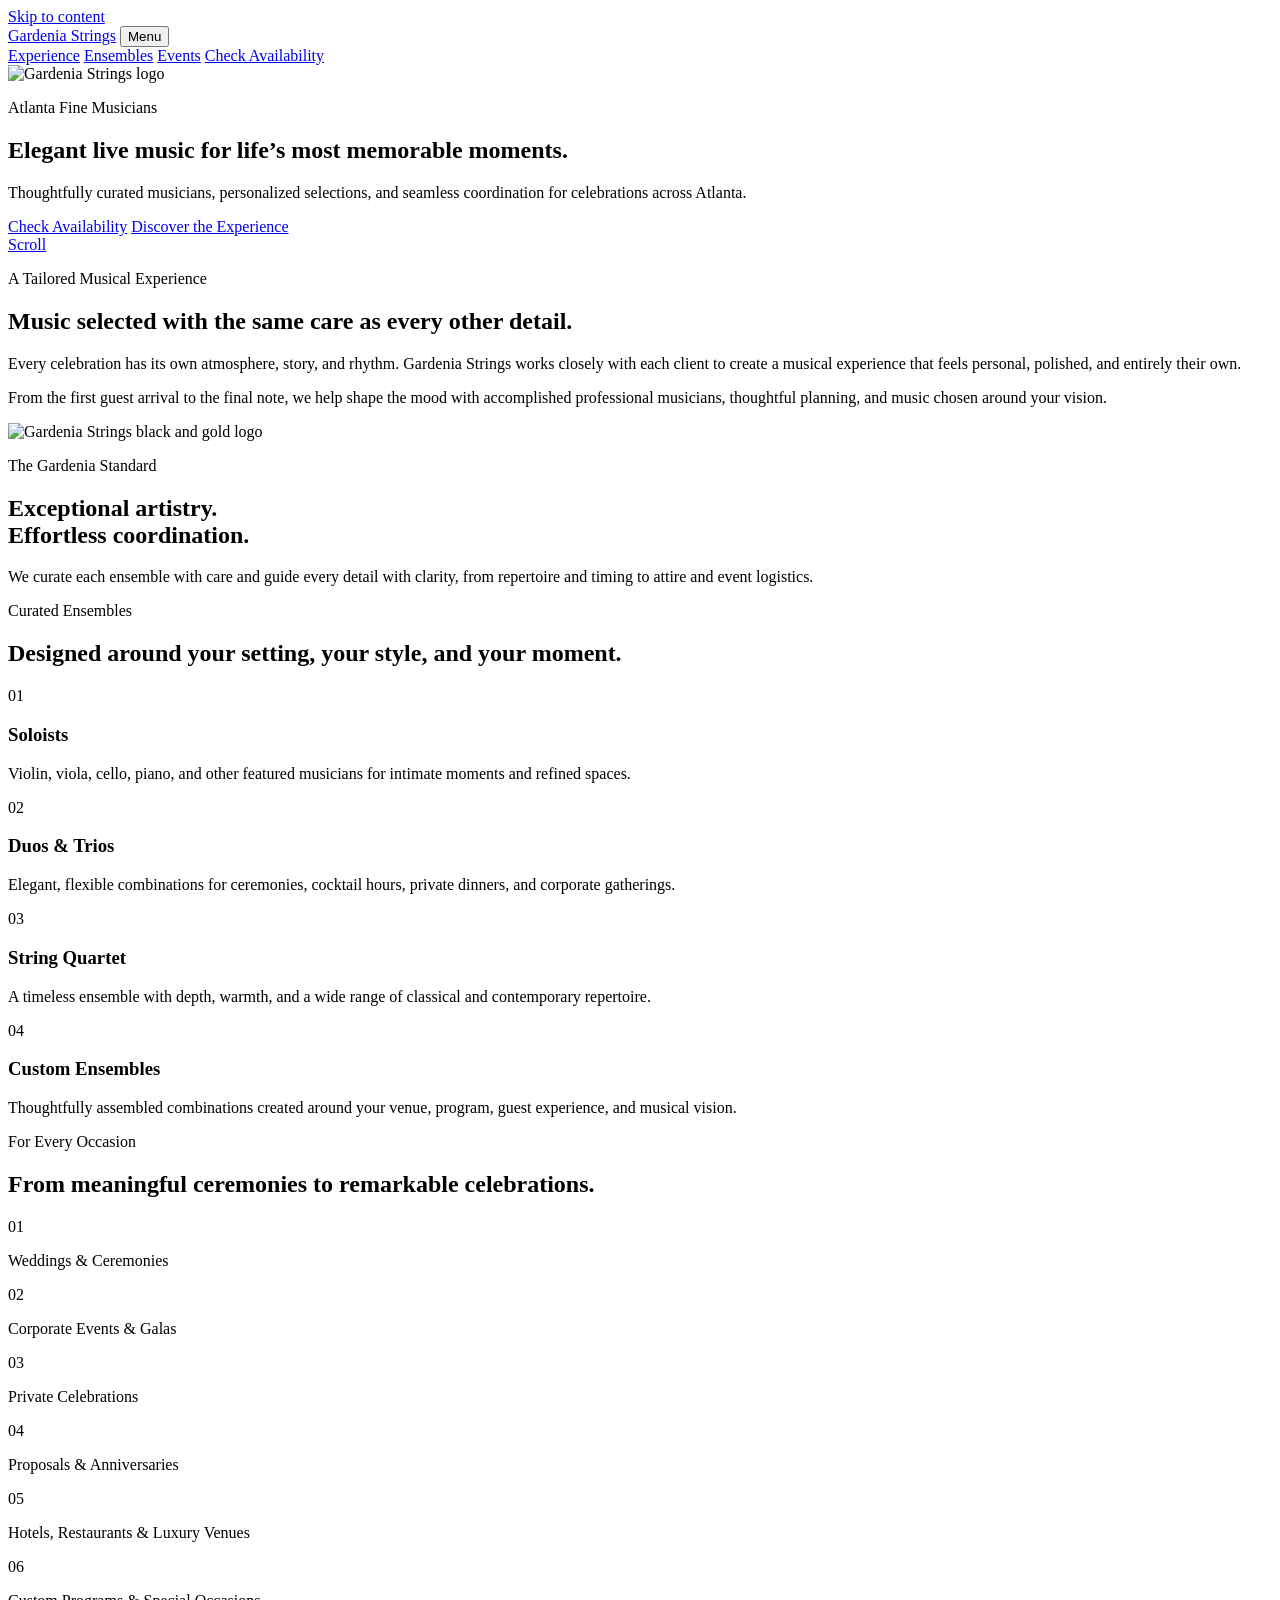
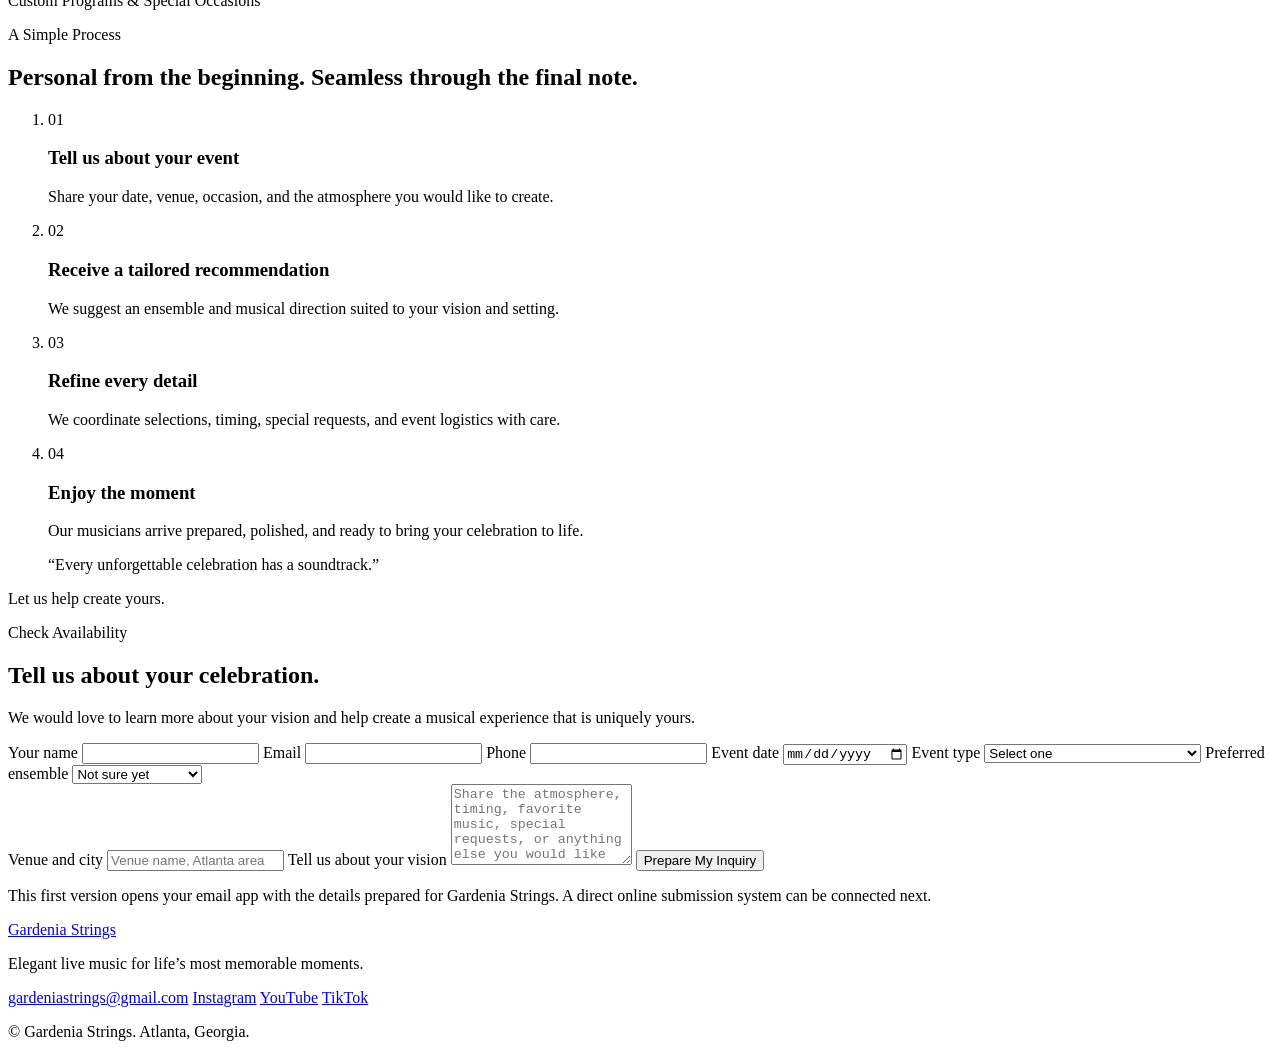
==== index.html @ 54787b98 "Add files via upload" ====
<!doctype html>
<html lang="en">
<head>
  <meta charset="utf-8">
  <meta name="viewport" content="width=device-width, initial-scale=1">
  <meta name="description" content="Gardenia Strings provides elegant live music for weddings, private celebrations, corporate events, galas, proposals, and special occasions throughout Atlanta.">
  <meta name="theme-color" content="#f5efe4">
  <title>Gardenia Strings | Elegant Live Music in Atlanta</title>
  <link rel="preconnect" href="https://fonts.googleapis.com">
  <link rel="preconnect" href="https://fonts.gstatic.com" crossorigin>
  <link href="https://fonts.googleapis.com/css2?family=Cormorant+Garamond:wght@500;600&family=Inter:wght@300;400;500&display=swap" rel="stylesheet">
  <link rel="stylesheet" href="style.css">
</head>
<body>
  <a class="skip-link" href="#main">Skip to content</a>

  <header class="site-header" id="top">
    <a class="wordmark" href="#top" aria-label="Gardenia Strings home">Gardenia Strings</a>
    <button class="menu-button" aria-expanded="false" aria-controls="site-nav">Menu</button>
    <nav id="site-nav" class="site-nav" aria-label="Main navigation">
      <a href="#experience">Experience</a>
      <a href="#ensembles">Ensembles</a>
      <a href="#events">Events</a>
      <a href="#inquiry" class="nav-cta">Check Availability</a>
    </nav>
  </header>

  <main id="main">
    <section class="hero">
      <div class="hero-paper"></div>
      <div class="hero-content reveal">
        <img src="assets/logo-primary.jpg" class="hero-logo" alt="Gardenia Strings logo">
        <p class="eyebrow">Atlanta Fine Musicians</p>
        <h1>Elegant live music for life’s most memorable moments.</h1>
        <p class="hero-copy">Thoughtfully curated musicians, personalized selections, and seamless coordination for celebrations across Atlanta.</p>
        <div class="hero-actions">
          <a class="button button-primary" href="#inquiry">Check Availability</a>
          <a class="button button-secondary" href="#experience">Discover the Experience</a>
        </div>
      </div>
      <a class="scroll-cue" href="#experience" aria-label="Scroll to next section">Scroll</a>
    </section>

    <section class="intro section" id="experience">
      <div class="section-heading reveal">
        <p class="eyebrow">A Tailored Musical Experience</p>
        <h2>Music selected with the same care as every other detail.</h2>
      </div>
      <div class="intro-grid reveal">
        <p class="lead">Every celebration has its own atmosphere, story, and rhythm. Gardenia Strings works closely with each client to create a musical experience that feels personal, polished, and entirely their own.</p>
        <p>From the first guest arrival to the final note, we help shape the mood with accomplished professional musicians, thoughtful planning, and music chosen around your vision.</p>
      </div>
    </section>

    <section class="signature section">
      <div class="signature-card reveal">
        <img src="assets/logo-black.jpg" alt="Gardenia Strings black and gold logo" loading="lazy">
        <div class="signature-copy">
          <p class="eyebrow light">The Gardenia Standard</p>
          <h2>Exceptional artistry.<br>Effortless coordination.</h2>
          <p>We curate each ensemble with care and guide every detail with clarity, from repertoire and timing to attire and event logistics.</p>
        </div>
      </div>
    </section>

    <section class="section" id="ensembles">
      <div class="section-heading reveal">
        <p class="eyebrow">Curated Ensembles</p>
        <h2>Designed around your setting, your style, and your moment.</h2>
      </div>
      <div class="cards">
        <article class="card reveal">
          <span class="card-number">01</span>
          <h3>Soloists</h3>
          <p>Violin, viola, cello, piano, and other featured musicians for intimate moments and refined spaces.</p>
        </article>
        <article class="card reveal">
          <span class="card-number">02</span>
          <h3>Duos & Trios</h3>
          <p>Elegant, flexible combinations for ceremonies, cocktail hours, private dinners, and corporate gatherings.</p>
        </article>
        <article class="card reveal">
          <span class="card-number">03</span>
          <h3>String Quartet</h3>
          <p>A timeless ensemble with depth, warmth, and a wide range of classical and contemporary repertoire.</p>
        </article>
        <article class="card reveal">
          <span class="card-number">04</span>
          <h3>Custom Ensembles</h3>
          <p>Thoughtfully assembled combinations created around your venue, program, guest experience, and musical vision.</p>
        </article>
      </div>
    </section>

    <section class="events section" id="events">
      <div class="events-layout">
        <div class="section-heading reveal">
          <p class="eyebrow">For Every Occasion</p>
          <h2>From meaningful ceremonies to remarkable celebrations.</h2>
        </div>
        <div class="event-list reveal">
          <div><span>01</span><p>Weddings & Ceremonies</p></div>
          <div><span>02</span><p>Corporate Events & Galas</p></div>
          <div><span>03</span><p>Private Celebrations</p></div>
          <div><span>04</span><p>Proposals & Anniversaries</p></div>
          <div><span>05</span><p>Hotels, Restaurants & Luxury Venues</p></div>
          <div><span>06</span><p>Custom Programs & Special Occasions</p></div>
        </div>
      </div>
    </section>

    <section class="process section">
      <div class="section-heading reveal">
        <p class="eyebrow">A Simple Process</p>
        <h2>Personal from the beginning. Seamless through the final note.</h2>
      </div>
      <ol class="steps">
        <li class="reveal">
          <span>01</span>
          <div><h3>Tell us about your event</h3><p>Share your date, venue, occasion, and the atmosphere you would like to create.</p></div>
        </li>
        <li class="reveal">
          <span>02</span>
          <div><h3>Receive a tailored recommendation</h3><p>We suggest an ensemble and musical direction suited to your vision and setting.</p></div>
        </li>
        <li class="reveal">
          <span>03</span>
          <div><h3>Refine every detail</h3><p>We coordinate selections, timing, special requests, and event logistics with care.</p></div>
        </li>
        <li class="reveal">
          <span>04</span>
          <div><h3>Enjoy the moment</h3><p>Our musicians arrive prepared, polished, and ready to bring your celebration to life.</p></div>
        </li>
      </ol>
    </section>

    <section class="quote section">
      <blockquote class="reveal">
        “Every unforgettable celebration has a soundtrack.”
      </blockquote>
      <p class="reveal">Let us help create yours.</p>
    </section>

    <section class="inquiry section" id="inquiry">
      <div class="inquiry-intro reveal">
        <p class="eyebrow">Check Availability</p>
        <h2>Tell us about your celebration.</h2>
        <p>We would love to learn more about your vision and help create a musical experience that is uniquely yours.</p>
      </div>

      <form id="inquiry-form" class="inquiry-form reveal">
        <div class="field-grid">
          <label>
            Your name
            <input type="text" name="name" autocomplete="name" required>
          </label>
          <label>
            Email
            <input type="email" name="email" autocomplete="email" required>
          </label>
          <label>
            Phone
            <input type="tel" name="phone" autocomplete="tel">
          </label>
          <label>
            Event date
            <input type="date" name="date">
          </label>
          <label>
            Event type
            <select name="event_type">
              <option value="">Select one</option>
              <option>Wedding or ceremony</option>
              <option>Corporate event or gala</option>
              <option>Private celebration</option>
              <option>Proposal or anniversary</option>
              <option>Venue or hospitality engagement</option>
              <option>Other special occasion</option>
            </select>
          </label>
          <label>
            Preferred ensemble
            <select name="ensemble">
              <option value="">Not sure yet</option>
              <option>Soloist</option>
              <option>Duo</option>
              <option>Trio</option>
              <option>String quartet</option>
              <option>Piano</option>
              <option>Custom ensemble</option>
            </select>
          </label>
        </div>
        <label>
          Venue and city
          <input type="text" name="venue" placeholder="Venue name, Atlanta area">
        </label>
        <label>
          Tell us about your vision
          <textarea name="message" rows="5" placeholder="Share the atmosphere, timing, favorite music, special requests, or anything else you would like us to know."></textarea>
        </label>
        <button type="submit" class="button button-primary">Prepare My Inquiry</button>
        <p class="form-note">This first version opens your email app with the details prepared for Gardenia Strings. A direct online submission system can be connected next.</p>
        <p id="form-status" class="form-status" aria-live="polite"></p>
      </form>
    </section>
  </main>

  <footer class="site-footer">
    <div>
      <a class="footer-brand" href="#top">Gardenia Strings</a>
      <p>Elegant live music for life’s most memorable moments.</p>
    </div>
    <div class="footer-links">
      <a href="mailto:gardeniastrings@gmail.com">gardeniastrings@gmail.com</a>
      <a href="https://instagram.com/gardeniastrings" target="_blank" rel="noopener">Instagram</a>
      <a href="https://www.youtube.com/@gardeniastrings" target="_blank" rel="noopener">YouTube</a>
      <a href="https://www.tiktok.com/@gardeniastrings" target="_blank" rel="noopener">TikTok</a>
    </div>
    <p class="copyright">© <span id="year"></span> Gardenia Strings. Atlanta, Georgia.</p>
  </footer>

  <script src="script.js"></script>
</body>
</html>
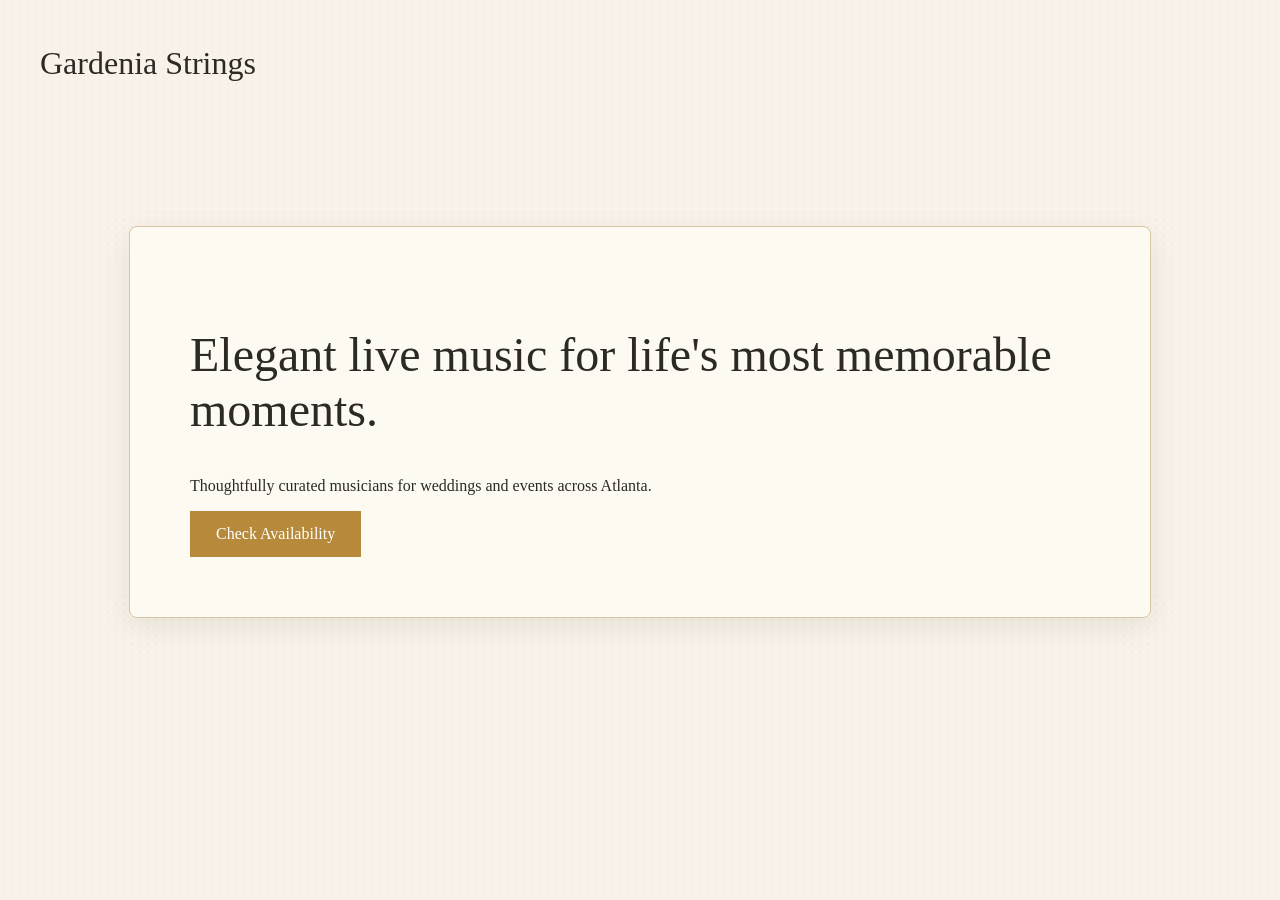
==== commit 4861c13b: "version 0.2" ====
--- a/index.html
+++ b/index.html
@@ -1,225 +1,15 @@
-<!doctype html>
-<html lang="en">
-<head>
-  <meta charset="utf-8">
-  <meta name="viewport" content="width=device-width, initial-scale=1">
-  <meta name="description" content="Gardenia Strings provides elegant live music for weddings, private celebrations, corporate events, galas, proposals, and special occasions throughout Atlanta.">
-  <meta name="theme-color" content="#f5efe4">
-  <title>Gardenia Strings | Elegant Live Music in Atlanta</title>
-  <link rel="preconnect" href="https://fonts.googleapis.com">
-  <link rel="preconnect" href="https://fonts.gstatic.com" crossorigin>
-  <link href="https://fonts.googleapis.com/css2?family=Cormorant+Garamond:wght@500;600&family=Inter:wght@300;400;500&display=swap" rel="stylesheet">
-  <link rel="stylesheet" href="style.css">
+<!DOCTYPE html>
+<html><head>
+<meta charset="utf-8">
+<meta name="viewport" content="width=device-width,initial-scale=1">
+<title>Gardenia Strings</title>
+<link rel="stylesheet" href="style.css">
 </head>
 <body>
-  <a class="skip-link" href="#main">Skip to content</a>
-
-  <header class="site-header" id="top">
-    <a class="wordmark" href="#top" aria-label="Gardenia Strings home">Gardenia Strings</a>
-    <button class="menu-button" aria-expanded="false" aria-controls="site-nav">Menu</button>
-    <nav id="site-nav" class="site-nav" aria-label="Main navigation">
-      <a href="#experience">Experience</a>
-      <a href="#ensembles">Ensembles</a>
-      <a href="#events">Events</a>
-      <a href="#inquiry" class="nav-cta">Check Availability</a>
-    </nav>
-  </header>
-
-  <main id="main">
-    <section class="hero">
-      <div class="hero-paper"></div>
-      <div class="hero-content reveal">
-        <img src="assets/logo-primary.jpg" class="hero-logo" alt="Gardenia Strings logo">
-        <p class="eyebrow">Atlanta Fine Musicians</p>
-        <h1>Elegant live music for life’s most memorable moments.</h1>
-        <p class="hero-copy">Thoughtfully curated musicians, personalized selections, and seamless coordination for celebrations across Atlanta.</p>
-        <div class="hero-actions">
-          <a class="button button-primary" href="#inquiry">Check Availability</a>
-          <a class="button button-secondary" href="#experience">Discover the Experience</a>
-        </div>
-      </div>
-      <a class="scroll-cue" href="#experience" aria-label="Scroll to next section">Scroll</a>
-    </section>
-
-    <section class="intro section" id="experience">
-      <div class="section-heading reveal">
-        <p class="eyebrow">A Tailored Musical Experience</p>
-        <h2>Music selected with the same care as every other detail.</h2>
-      </div>
-      <div class="intro-grid reveal">
-        <p class="lead">Every celebration has its own atmosphere, story, and rhythm. Gardenia Strings works closely with each client to create a musical experience that feels personal, polished, and entirely their own.</p>
-        <p>From the first guest arrival to the final note, we help shape the mood with accomplished professional musicians, thoughtful planning, and music chosen around your vision.</p>
-      </div>
-    </section>
-
-    <section class="signature section">
-      <div class="signature-card reveal">
-        <img src="assets/logo-black.jpg" alt="Gardenia Strings black and gold logo" loading="lazy">
-        <div class="signature-copy">
-          <p class="eyebrow light">The Gardenia Standard</p>
-          <h2>Exceptional artistry.<br>Effortless coordination.</h2>
-          <p>We curate each ensemble with care and guide every detail with clarity, from repertoire and timing to attire and event logistics.</p>
-        </div>
-      </div>
-    </section>
-
-    <section class="section" id="ensembles">
-      <div class="section-heading reveal">
-        <p class="eyebrow">Curated Ensembles</p>
-        <h2>Designed around your setting, your style, and your moment.</h2>
-      </div>
-      <div class="cards">
-        <article class="card reveal">
-          <span class="card-number">01</span>
-          <h3>Soloists</h3>
-          <p>Violin, viola, cello, piano, and other featured musicians for intimate moments and refined spaces.</p>
-        </article>
-        <article class="card reveal">
-          <span class="card-number">02</span>
-          <h3>Duos & Trios</h3>
-          <p>Elegant, flexible combinations for ceremonies, cocktail hours, private dinners, and corporate gatherings.</p>
-        </article>
-        <article class="card reveal">
-          <span class="card-number">03</span>
-          <h3>String Quartet</h3>
-          <p>A timeless ensemble with depth, warmth, and a wide range of classical and contemporary repertoire.</p>
-        </article>
-        <article class="card reveal">
-          <span class="card-number">04</span>
-          <h3>Custom Ensembles</h3>
-          <p>Thoughtfully assembled combinations created around your venue, program, guest experience, and musical vision.</p>
-        </article>
-      </div>
-    </section>
-
-    <section class="events section" id="events">
-      <div class="events-layout">
-        <div class="section-heading reveal">
-          <p class="eyebrow">For Every Occasion</p>
-          <h2>From meaningful ceremonies to remarkable celebrations.</h2>
-        </div>
-        <div class="event-list reveal">
-          <div><span>01</span><p>Weddings & Ceremonies</p></div>
-          <div><span>02</span><p>Corporate Events & Galas</p></div>
-          <div><span>03</span><p>Private Celebrations</p></div>
-          <div><span>04</span><p>Proposals & Anniversaries</p></div>
-          <div><span>05</span><p>Hotels, Restaurants & Luxury Venues</p></div>
-          <div><span>06</span><p>Custom Programs & Special Occasions</p></div>
-        </div>
-      </div>
-    </section>
-
-    <section class="process section">
-      <div class="section-heading reveal">
-        <p class="eyebrow">A Simple Process</p>
-        <h2>Personal from the beginning. Seamless through the final note.</h2>
-      </div>
-      <ol class="steps">
-        <li class="reveal">
-          <span>01</span>
-          <div><h3>Tell us about your event</h3><p>Share your date, venue, occasion, and the atmosphere you would like to create.</p></div>
-        </li>
-        <li class="reveal">
-          <span>02</span>
-          <div><h3>Receive a tailored recommendation</h3><p>We suggest an ensemble and musical direction suited to your vision and setting.</p></div>
-        </li>
-        <li class="reveal">
-          <span>03</span>
-          <div><h3>Refine every detail</h3><p>We coordinate selections, timing, special requests, and event logistics with care.</p></div>
-        </li>
-        <li class="reveal">
-          <span>04</span>
-          <div><h3>Enjoy the moment</h3><p>Our musicians arrive prepared, polished, and ready to bring your celebration to life.</p></div>
-        </li>
-      </ol>
-    </section>
-
-    <section class="quote section">
-      <blockquote class="reveal">
-        “Every unforgettable celebration has a soundtrack.”
-      </blockquote>
-      <p class="reveal">Let us help create yours.</p>
-    </section>
-
-    <section class="inquiry section" id="inquiry">
-      <div class="inquiry-intro reveal">
-        <p class="eyebrow">Check Availability</p>
-        <h2>Tell us about your celebration.</h2>
-        <p>We would love to learn more about your vision and help create a musical experience that is uniquely yours.</p>
-      </div>
-
-      <form id="inquiry-form" class="inquiry-form reveal">
-        <div class="field-grid">
-          <label>
-            Your name
-            <input type="text" name="name" autocomplete="name" required>
-          </label>
-          <label>
-            Email
-            <input type="email" name="email" autocomplete="email" required>
-          </label>
-          <label>
-            Phone
-            <input type="tel" name="phone" autocomplete="tel">
-          </label>
-          <label>
-            Event date
-            <input type="date" name="date">
-          </label>
-          <label>
-            Event type
-            <select name="event_type">
-              <option value="">Select one</option>
-              <option>Wedding or ceremony</option>
-              <option>Corporate event or gala</option>
-              <option>Private celebration</option>
-              <option>Proposal or anniversary</option>
-              <option>Venue or hospitality engagement</option>
-              <option>Other special occasion</option>
-            </select>
-          </label>
-          <label>
-            Preferred ensemble
-            <select name="ensemble">
-              <option value="">Not sure yet</option>
-              <option>Soloist</option>
-              <option>Duo</option>
-              <option>Trio</option>
-              <option>String quartet</option>
-              <option>Piano</option>
-              <option>Custom ensemble</option>
-            </select>
-          </label>
-        </div>
-        <label>
-          Venue and city
-          <input type="text" name="venue" placeholder="Venue name, Atlanta area">
-        </label>
-        <label>
-          Tell us about your vision
-          <textarea name="message" rows="5" placeholder="Share the atmosphere, timing, favorite music, special requests, or anything else you would like us to know."></textarea>
-        </label>
-        <button type="submit" class="button button-primary">Prepare My Inquiry</button>
-        <p class="form-note">This first version opens your email app with the details prepared for Gardenia Strings. A direct online submission system can be connected next.</p>
-        <p id="form-status" class="form-status" aria-live="polite"></p>
-      </form>
-    </section>
-  </main>
-
-  <footer class="site-footer">
-    <div>
-      <a class="footer-brand" href="#top">Gardenia Strings</a>
-      <p>Elegant live music for life’s most memorable moments.</p>
-    </div>
-    <div class="footer-links">
-      <a href="mailto:gardeniastrings@gmail.com">gardeniastrings@gmail.com</a>
-      <a href="https://instagram.com/gardeniastrings" target="_blank" rel="noopener">Instagram</a>
-      <a href="https://www.youtube.com/@gardeniastrings" target="_blank" rel="noopener">YouTube</a>
-      <a href="https://www.tiktok.com/@gardeniastrings" target="_blank" rel="noopener">TikTok</a>
-    </div>
-    <p class="copyright">© <span id="year"></span> Gardenia Strings. Atlanta, Georgia.</p>
-  </footer>
-
-  <script src="script.js"></script>
-</body>
-</html>
+<header><h1>Gardenia Strings</h1></header>
+<main class="hero">
+<h2>Elegant live music for life's most memorable moments.</h2>
+<p>Thoughtfully curated musicians for weddings and events across Atlanta.</p>
+<a class="btn" href="#">Check Availability</a>
+</main>
+</body></html>
--- a/style.css
+++ b/style.css
@@ -0,0 +1,7 @@
+body{margin:0;font-family:Georgia,serif;background:#f8f2e8;color:#2d2a26;
+background-image:radial-gradient(rgba(120,90,40,.04) 1px, transparent 1px);
+background-size:8px 8px;}
+.hero{max-width:900px;margin:120px auto;padding:60px;background:rgba(255,252,246,.75);
+border:1px solid #d8c7a1;border-radius:8px;box-shadow:0 8px 30px rgba(0,0,0,.08)}
+h1{padding:24px 40px;font-weight:400}h2{font-size:3rem;font-weight:400}
+.btn{display:inline-block;padding:14px 26px;background:#b78a3b;color:white;text-decoration:none}
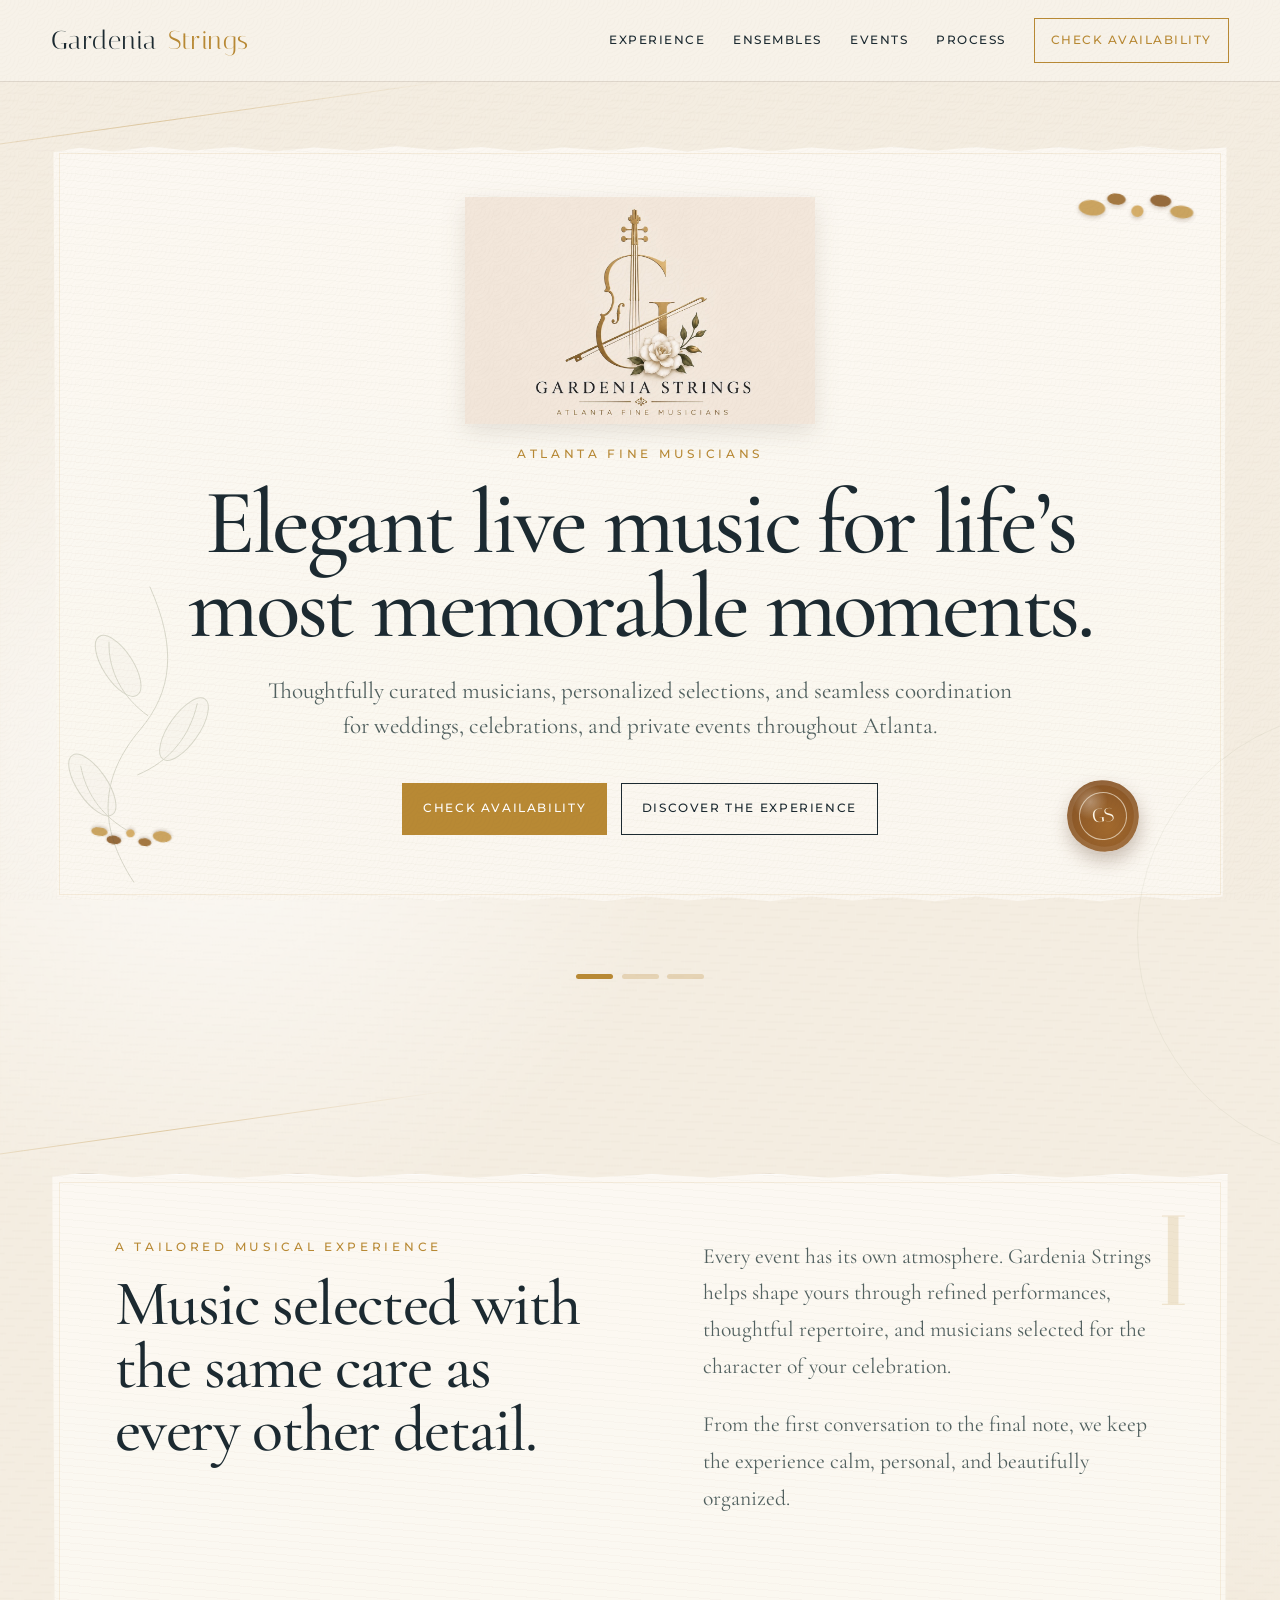
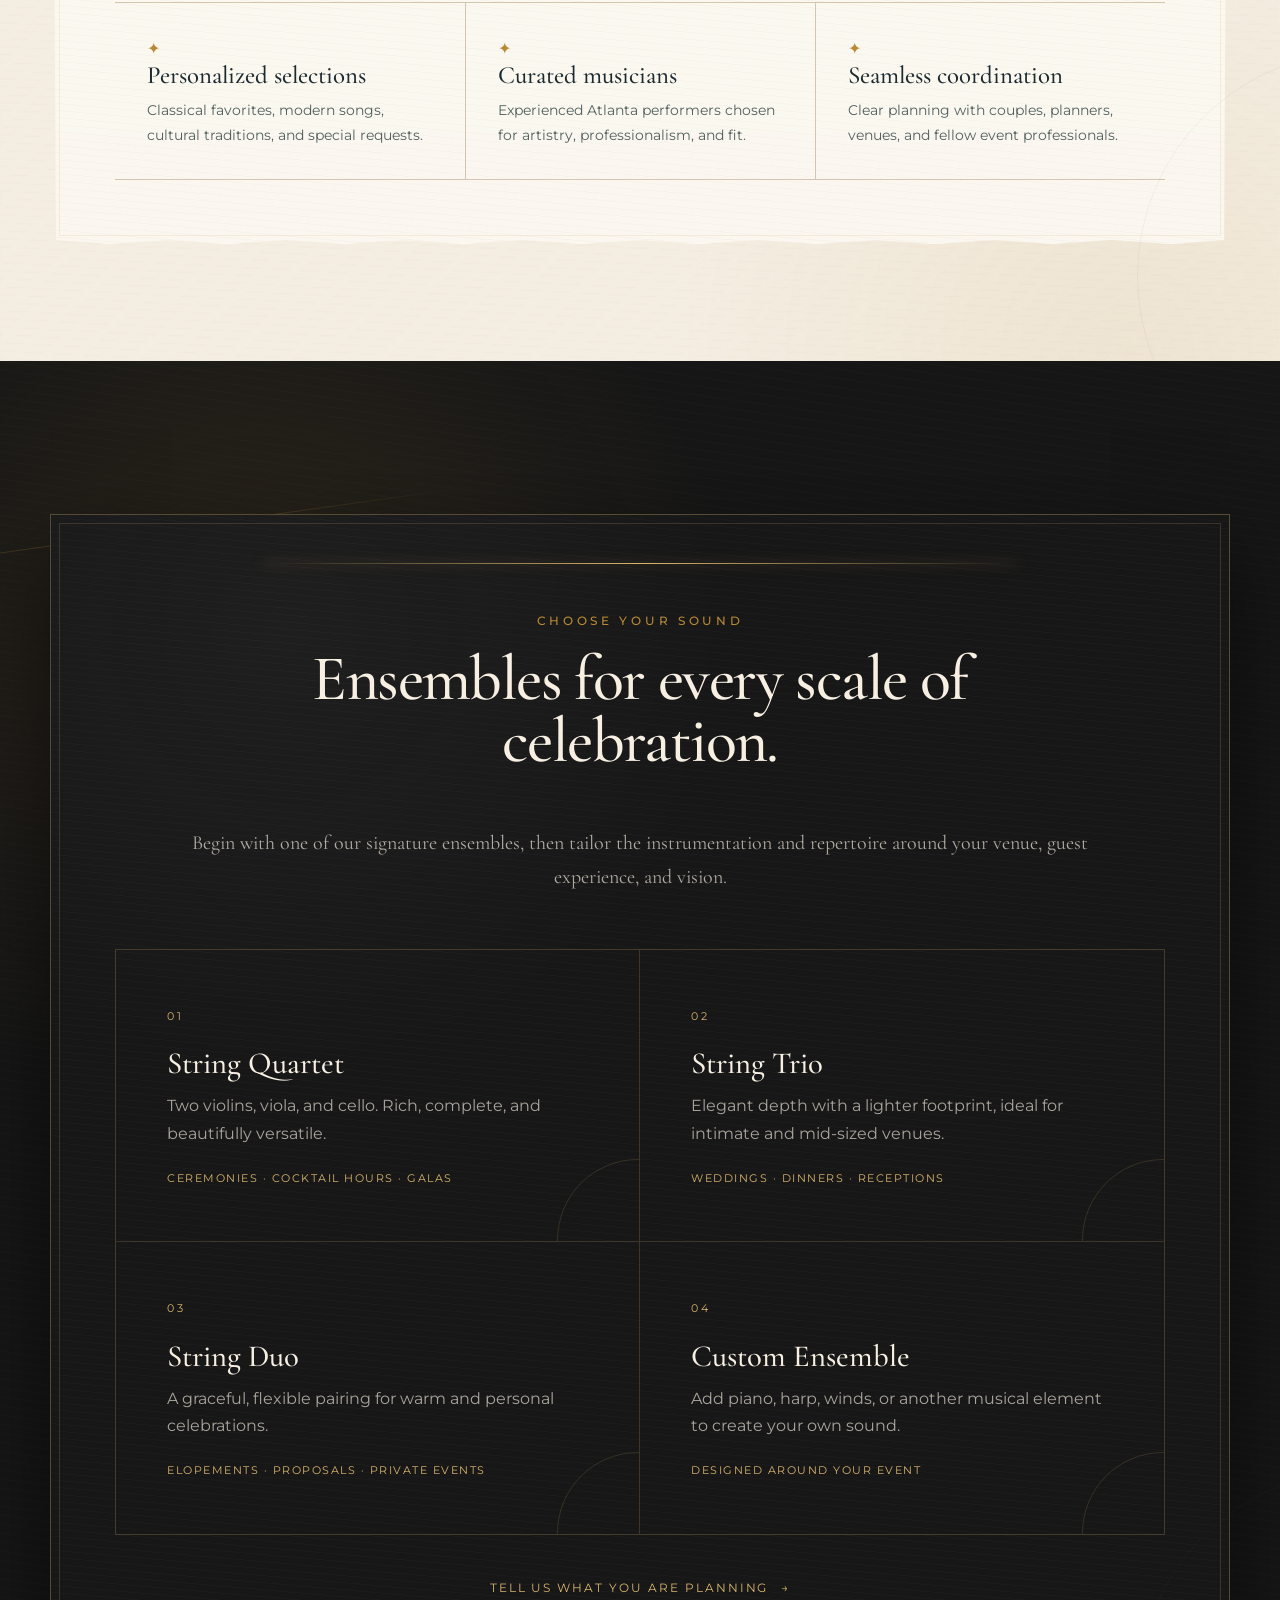
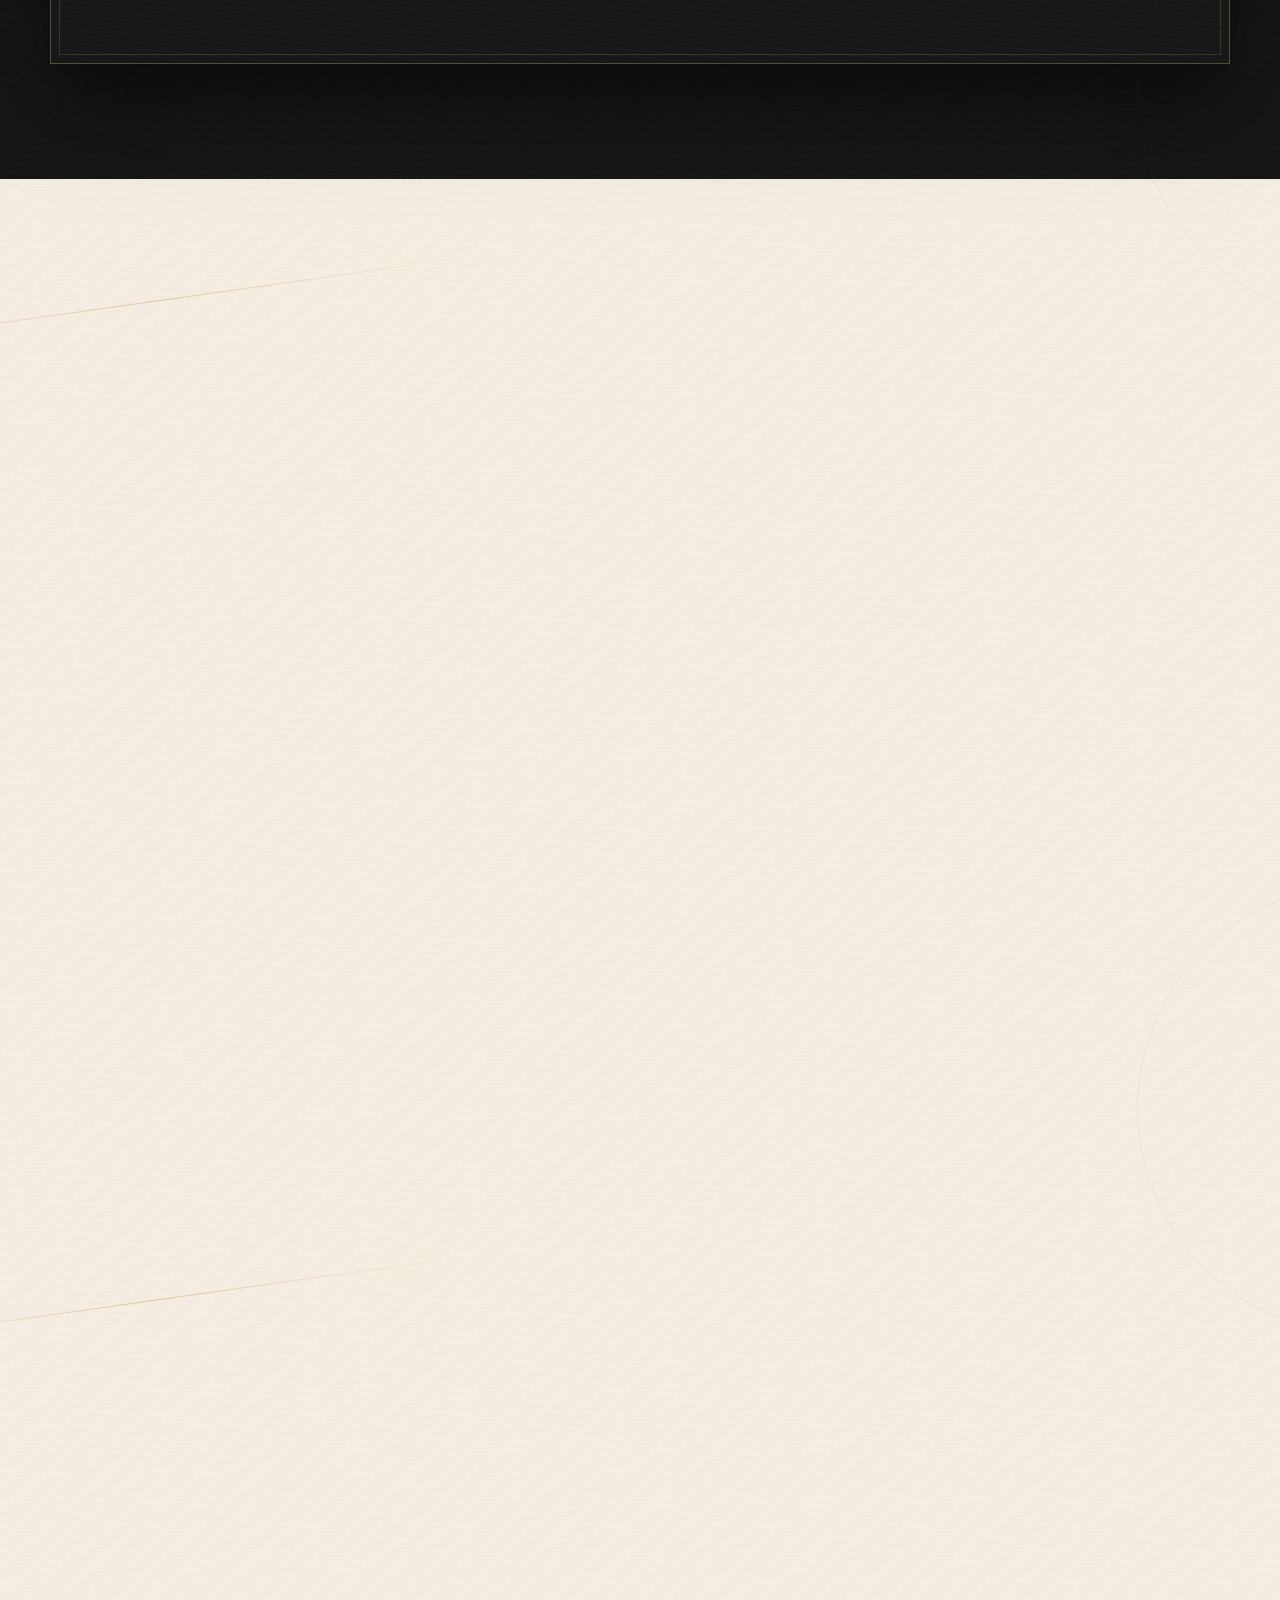
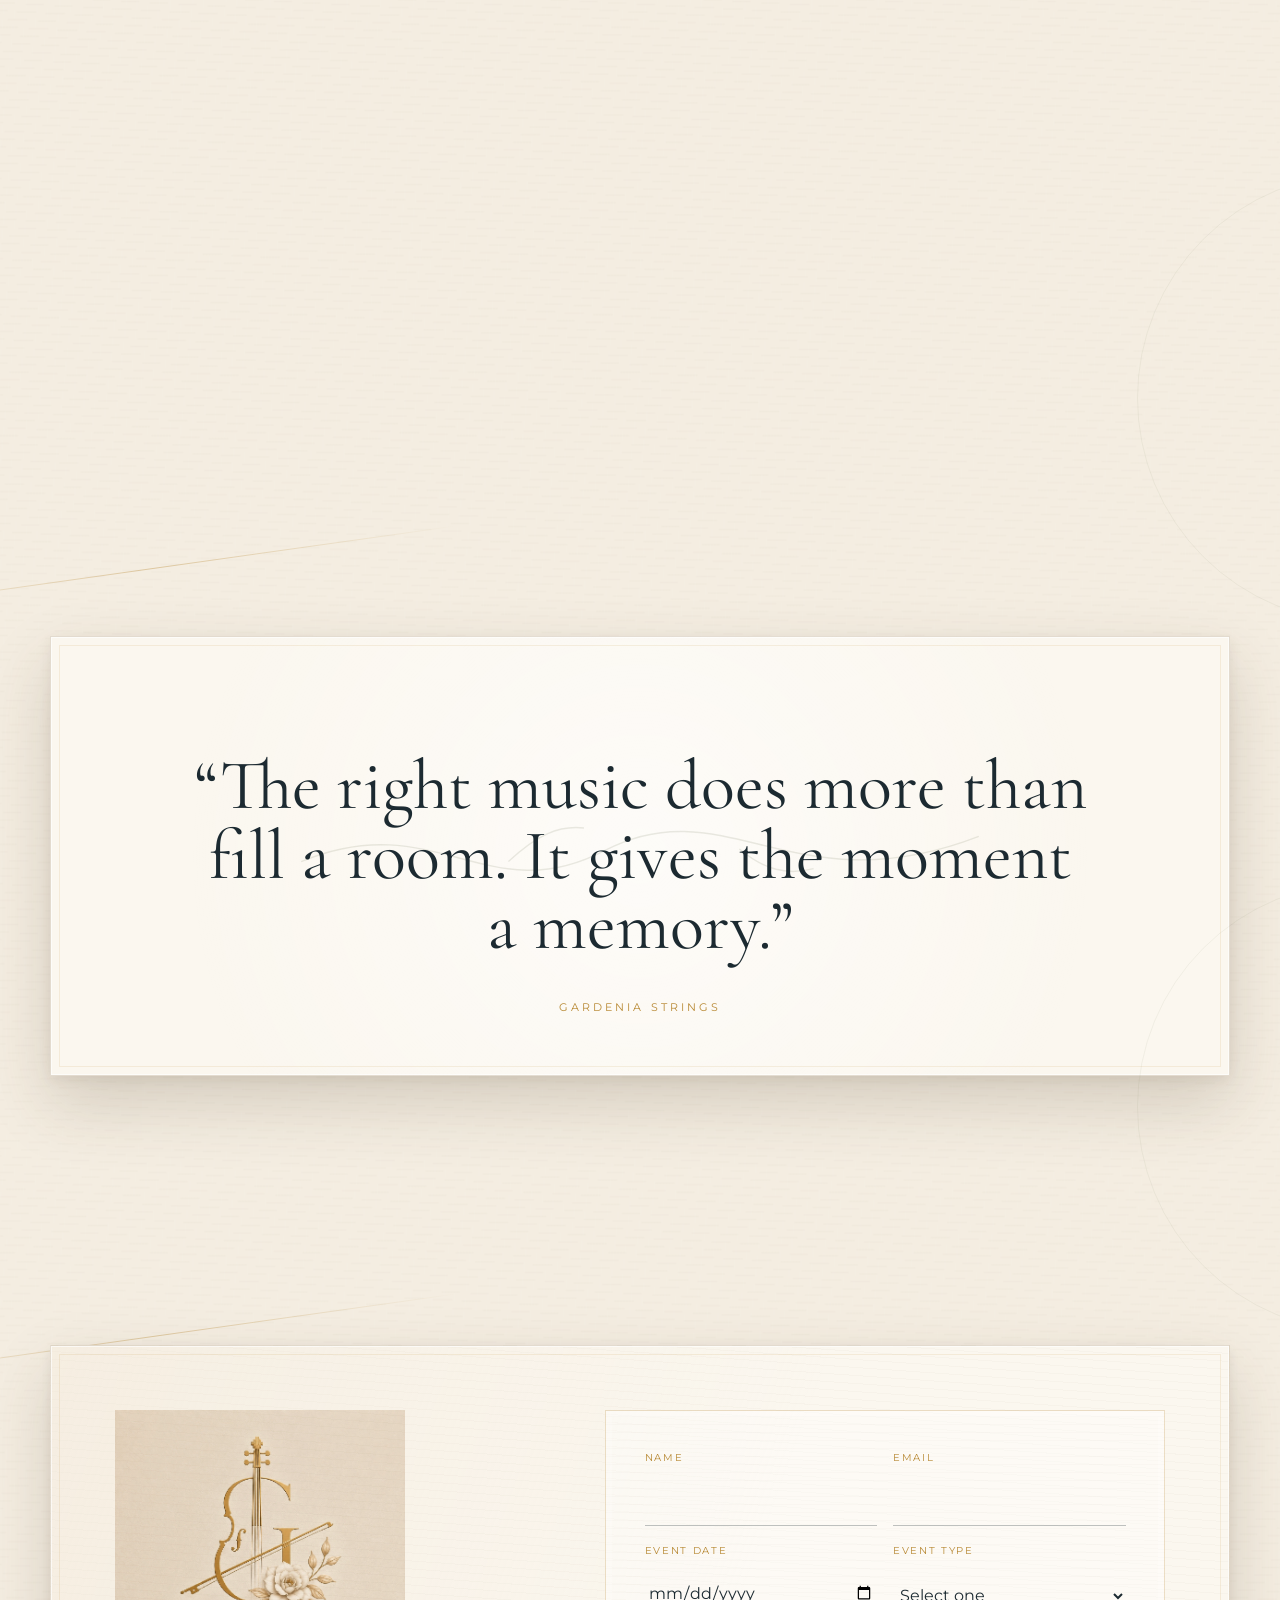
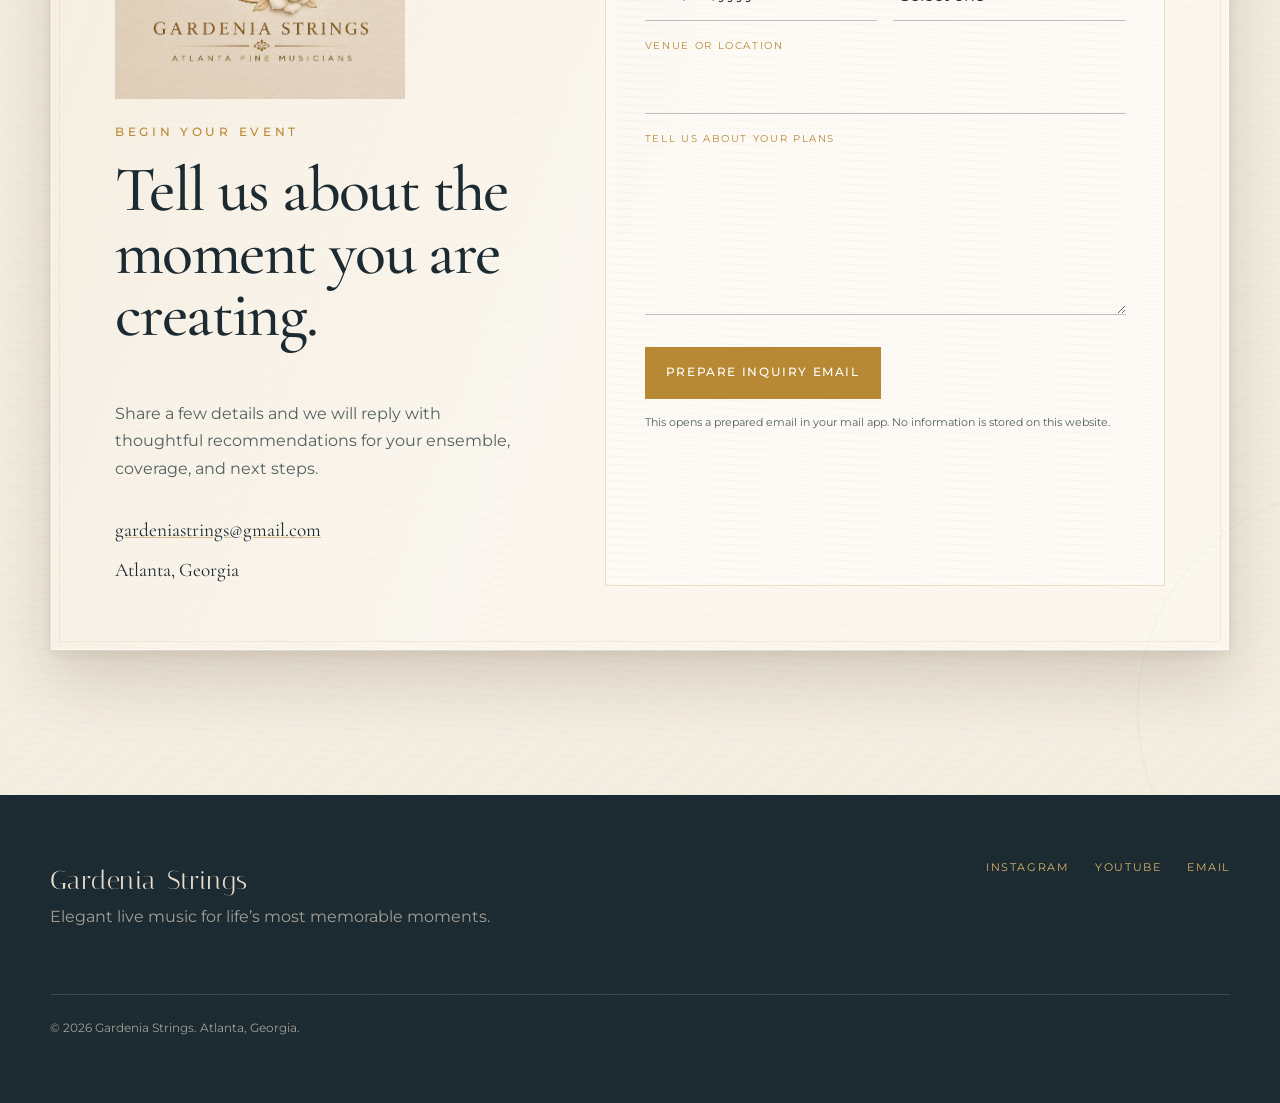
==== commit 20f7cbd3: "invitation paper redesign" ====
--- a/index.html
+++ b/index.html
@@ -1,15 +1,324 @@
-<!DOCTYPE html>
-<html><head>
-<meta charset="utf-8">
-<meta name="viewport" content="width=device-width,initial-scale=1">
-<title>Gardenia Strings</title>
-<link rel="stylesheet" href="style.css">
+<!doctype html>
+<html lang="en">
+<head>
+  <meta charset="utf-8">
+  <meta name="viewport" content="width=device-width, initial-scale=1">
+  <meta name="description" content="Gardenia Strings presents elegant live music for weddings, celebrations, and private events across Atlanta.">
+  <meta name="theme-color" content="#f4ede1">
+  <title>Gardenia Strings | Atlanta Fine Musicians</title>
+  <link rel="preconnect" href="https://fonts.googleapis.com">
+  <link rel="preconnect" href="https://fonts.gstatic.com" crossorigin>
+  <link href="https://fonts.googleapis.com/css2?family=Cormorant+Garamond:wght@400;500;600&family=Italiana&family=Montserrat:wght@300;400;500&display=swap" rel="stylesheet">
+  <link rel="stylesheet" href="style.css">
+  <script defer src="script.js"></script>
 </head>
+
 <body>
-<header><h1>Gardenia Strings</h1></header>
-<main class="hero">
-<h2>Elegant live music for life's most memorable moments.</h2>
-<p>Thoughtfully curated musicians for weddings and events across Atlanta.</p>
-<a class="btn" href="#">Check Availability</a>
-</main>
-</body></html>+  <a class="skip-link" href="#main">Skip to content</a>
+
+  <header class="site-header" id="top">
+    <a class="wordmark" href="#top" aria-label="Gardenia Strings home">
+      <span>Gardenia</span> <span>Strings</span>
+    </a>
+
+    <button class="menu-button" type="button" aria-expanded="false" aria-controls="site-nav">
+      <span></span><span></span><span></span>
+      <span class="sr-only">Open menu</span>
+    </button>
+
+    <nav class="site-nav" id="site-nav" aria-label="Main navigation">
+      <a href="#experience">Experience</a>
+      <a href="#ensembles">Ensembles</a>
+      <a href="#events">Events</a>
+      <a href="#process">Process</a>
+      <a class="nav-cta" href="#inquiry">Check availability</a>
+    </nav>
+  </header>
+
+  <main id="main">
+    <section class="paper-stage hero-stage" aria-labelledby="hero-title">
+      <article class="paper-card hero-card reveal">
+        <span class="foil-corner foil-corner-a" aria-hidden="true"></span>
+        <span class="foil-corner foil-corner-b" aria-hidden="true"></span>
+
+        <div class="botanical-line botanical-line-left" aria-hidden="true">
+          <svg viewBox="0 0 180 420" role="img">
+            <path d="M84 405 C40 338 43 279 91 222 C130 176 136 124 103 50" />
+            <path d="M75 342 C43 323 26 296 20 265" />
+            <path d="M88 276 C128 259 151 229 160 190" />
+            <path d="M101 205 C70 183 53 151 54 116" />
+            <ellipse cx="34" cy="288" rx="18" ry="43" transform="rotate(-34 34 288)"/>
+            <ellipse cx="144" cy="221" rx="18" ry="44" transform="rotate(35 144 221)"/>
+            <ellipse cx="65" cy="145" rx="18" ry="42" transform="rotate(-33 65 145)"/>
+          </svg>
+        </div>
+
+        <div class="hero-logo-wrap">
+          <img src="assets/logo-primary.jpg" alt="Gardenia Strings, Atlanta Fine Musicians" class="hero-logo">
+        </div>
+
+        <p class="eyebrow">Atlanta fine musicians</p>
+        <h1 id="hero-title">Elegant live music for life’s most memorable moments.</h1>
+        <p class="hero-copy">
+          Thoughtfully curated musicians, personalized selections, and seamless coordination
+          for weddings, celebrations, and private events throughout Atlanta.
+        </p>
+
+        <div class="hero-actions">
+          <a class="button button-gold" href="#inquiry">Check availability</a>
+          <a class="button button-ink" href="#experience">Discover the experience</a>
+        </div>
+
+        <div class="wax-seal" aria-hidden="true">
+          <span>GS</span>
+        </div>
+      </article>
+
+      <div class="page-tabs" aria-hidden="true">
+        <span></span><span></span><span></span>
+      </div>
+    </section>
+
+    <section class="paper-stage" id="experience" aria-labelledby="experience-title">
+      <article class="paper-card torn-card reveal">
+        <div class="section-number">I</div>
+        <div class="section-grid">
+          <div class="section-heading">
+            <p class="eyebrow">A tailored musical experience</p>
+            <h2 id="experience-title">Music selected with the same care as every other detail.</h2>
+          </div>
+          <div class="section-copy">
+            <p>
+              Every event has its own atmosphere. Gardenia Strings helps shape yours through
+              refined performances, thoughtful repertoire, and musicians selected for the
+              character of your celebration.
+            </p>
+            <p>
+              From the first conversation to the final note, we keep the experience calm,
+              personal, and beautifully organized.
+            </p>
+          </div>
+        </div>
+
+        <div class="feature-ribbon">
+          <div>
+            <span class="feature-icon">✦</span>
+            <h3>Personalized selections</h3>
+            <p>Classical favorites, modern songs, cultural traditions, and special requests.</p>
+          </div>
+          <div>
+            <span class="feature-icon">✦</span>
+            <h3>Curated musicians</h3>
+            <p>Experienced Atlanta performers chosen for artistry, professionalism, and fit.</p>
+          </div>
+          <div>
+            <span class="feature-icon">✦</span>
+            <h3>Seamless coordination</h3>
+            <p>Clear planning with couples, planners, venues, and fellow event professionals.</p>
+          </div>
+        </div>
+      </article>
+    </section>
+
+    <section class="paper-stage paper-stage-dark" id="ensembles" aria-labelledby="ensembles-title">
+      <article class="paper-card dark-card reveal">
+        <div class="gold-thread" aria-hidden="true"></div>
+        <div class="section-heading centered">
+          <p class="eyebrow">Choose your sound</p>
+          <h2 id="ensembles-title">Ensembles for every scale of celebration.</h2>
+          <p class="section-intro">
+            Begin with one of our signature ensembles, then tailor the instrumentation and
+            repertoire around your venue, guest experience, and vision.
+          </p>
+        </div>
+
+        <div class="ensemble-grid">
+          <article class="ensemble-card">
+            <span class="ensemble-no">01</span>
+            <h3>String Quartet</h3>
+            <p>Two violins, viola, and cello. Rich, complete, and beautifully versatile.</p>
+            <span class="ensemble-use">Ceremonies · Cocktail hours · Galas</span>
+          </article>
+          <article class="ensemble-card">
+            <span class="ensemble-no">02</span>
+            <h3>String Trio</h3>
+            <p>Elegant depth with a lighter footprint, ideal for intimate and mid-sized venues.</p>
+            <span class="ensemble-use">Weddings · Dinners · Receptions</span>
+          </article>
+          <article class="ensemble-card">
+            <span class="ensemble-no">03</span>
+            <h3>String Duo</h3>
+            <p>A graceful, flexible pairing for warm and personal celebrations.</p>
+            <span class="ensemble-use">Elopements · Proposals · Private events</span>
+          </article>
+          <article class="ensemble-card">
+            <span class="ensemble-no">04</span>
+            <h3>Custom Ensemble</h3>
+            <p>Add piano, harp, winds, or another musical element to create your own sound.</p>
+            <span class="ensemble-use">Designed around your event</span>
+          </article>
+        </div>
+
+        <a class="text-link light-link" href="#inquiry">Tell us what you are planning <span>→</span></a>
+      </article>
+    </section>
+
+    <section class="paper-stage" id="events" aria-labelledby="events-title">
+      <article class="paper-card layered-card reveal">
+        <div class="paper-slip paper-slip-top" aria-hidden="true"></div>
+        <div class="paper-slip paper-slip-side" aria-hidden="true"></div>
+
+        <div class="section-heading centered">
+          <p class="eyebrow">Made for meaningful occasions</p>
+          <h2 id="events-title">A beautiful soundtrack, wherever people gather.</h2>
+        </div>
+
+        <div class="event-list">
+          <article>
+            <span>Weddings</span>
+            <h3>Ceremony, cocktail hour, dinner, and beyond</h3>
+            <p>Music shaped around each transition, from guest arrival to your final celebration.</p>
+          </article>
+          <article>
+            <span>Private celebrations</span>
+            <h3>Proposals, anniversaries, birthdays, and dinners</h3>
+            <p>An intimate musical presence that makes a personal occasion feel extraordinary.</p>
+          </article>
+          <article>
+            <span>Corporate & cultural</span>
+            <h3>Galas, openings, donor events, and receptions</h3>
+            <p>Polished performances designed to complement the room without overpowering it.</p>
+          </article>
+        </div>
+      </article>
+    </section>
+
+    <section class="paper-stage" id="process" aria-labelledby="process-title">
+      <article class="paper-card deckled-card reveal">
+        <div class="section-grid">
+          <div class="section-heading">
+            <p class="eyebrow">Simple from the beginning</p>
+            <h2 id="process-title">Thoughtful planning in four graceful steps.</h2>
+          </div>
+
+          <ol class="process-list">
+            <li>
+              <span>01</span>
+              <div>
+                <h3>Share your vision</h3>
+                <p>Tell us your date, location, atmosphere, and the moments you want music to shape.</p>
+              </div>
+            </li>
+            <li>
+              <span>02</span>
+              <div>
+                <h3>Receive a tailored proposal</h3>
+                <p>We recommend the ensemble, coverage, and musical direction that best fit your event.</p>
+              </div>
+            </li>
+            <li>
+              <span>03</span>
+              <div>
+                <h3>Personalize your selections</h3>
+                <p>Choose favorites, request special arrangements, and refine the flow together.</p>
+              </div>
+            </li>
+            <li>
+              <span>04</span>
+              <div>
+                <h3>Enjoy the moment</h3>
+                <p>We coordinate the details and arrive prepared, so you can be fully present.</p>
+              </div>
+            </li>
+          </ol>
+        </div>
+      </article>
+    </section>
+
+    <section class="paper-stage quote-stage" aria-label="Gardenia Strings promise">
+      <article class="paper-card quote-card reveal">
+        <svg class="quote-flourish" viewBox="0 0 500 120" aria-hidden="true">
+          <path d="M8 64 C104 24 141 100 225 56 C312 11 360 97 492 46"/>
+          <path d="M156 64 C176 45 192 38 210 40"/>
+          <path d="M321 55 C339 70 355 74 374 69"/>
+        </svg>
+        <blockquote>
+          “The right music does more than fill a room. It gives the moment a memory.”
+        </blockquote>
+        <p>Gardenia Strings</p>
+      </article>
+    </section>
+
+    <section class="paper-stage inquiry-stage" id="inquiry" aria-labelledby="inquiry-title">
+      <article class="paper-card inquiry-card reveal">
+        <div class="inquiry-intro">
+          <img src="assets/logo-gold.jpg" alt="" class="inquiry-logo" aria-hidden="true">
+          <p class="eyebrow">Begin your event</p>
+          <h2 id="inquiry-title">Tell us about the moment you are creating.</h2>
+          <p>
+            Share a few details and we will reply with thoughtful recommendations for your ensemble,
+            coverage, and next steps.
+          </p>
+          <div class="contact-details">
+            <a href="mailto:gardeniastrings@gmail.com">gardeniastrings@gmail.com</a>
+            <span>Atlanta, Georgia</span>
+          </div>
+        </div>
+
+        <form class="inquiry-form" id="inquiry-form">
+          <div class="field-row">
+            <label>
+              <span>Name</span>
+              <input type="text" name="name" autocomplete="name" required>
+            </label>
+            <label>
+              <span>Email</span>
+              <input type="email" name="email" autocomplete="email" required>
+            </label>
+          </div>
+          <div class="field-row">
+            <label>
+              <span>Event date</span>
+              <input type="date" name="date">
+            </label>
+            <label>
+              <span>Event type</span>
+              <select name="event">
+                <option value="">Select one</option>
+                <option>Wedding ceremony</option>
+                <option>Cocktail hour or reception</option>
+                <option>Private celebration</option>
+                <option>Corporate or cultural event</option>
+                <option>Other</option>
+              </select>
+            </label>
+          </div>
+          <label>
+            <span>Venue or location</span>
+            <input type="text" name="venue" autocomplete="street-address">
+          </label>
+          <label>
+            <span>Tell us about your plans</span>
+            <textarea name="message" rows="5" required></textarea>
+          </label>
+          <button class="button button-gold submit-button" type="submit">Prepare inquiry email</button>
+          <p class="form-note">This opens a prepared email in your mail app. No information is stored on this website.</p>
+        </form>
+      </article>
+    </section>
+  </main>
+
+  <footer class="site-footer">
+    <div>
+      <a class="footer-wordmark" href="#top">Gardenia Strings</a>
+      <p>Elegant live music for life’s most memorable moments.</p>
+    </div>
+    <div class="footer-links">
+      <a href="https://www.instagram.com/gardeniastrings/" target="_blank" rel="noopener">Instagram</a>
+      <a href="https://www.youtube.com/@gardeniastrings" target="_blank" rel="noopener">YouTube</a>
+      <a href="mailto:gardeniastrings@gmail.com">Email</a>
+    </div>
+    <p class="copyright">© <span id="year"></span> Gardenia Strings. Atlanta, Georgia.</p>
+  </footer>
+</body>
+</html>
--- a/style.css
+++ b/style.css
@@ -1,7 +1,788 @@
-body{margin:0;font-family:Georgia,serif;background:#f8f2e8;color:#2d2a26;
-background-image:radial-gradient(rgba(120,90,40,.04) 1px, transparent 1px);
-background-size:8px 8px;}
-.hero{max-width:900px;margin:120px auto;padding:60px;background:rgba(255,252,246,.75);
-border:1px solid #d8c7a1;border-radius:8px;box-shadow:0 8px 30px rgba(0,0,0,.08)}
-h1{padding:24px 40px;font-weight:400}h2{font-size:3rem;font-weight:400}
-.btn{display:inline-block;padding:14px 26px;background:#b78a3b;color:white;text-decoration:none}
+/* Gardenia Strings v1.0 — Invitation Paper Edition */
+
+:root {
+  --ivory: #f4ede1;
+  --paper: #fbf7ef;
+  --paper-warm: #eee2d0;
+  --paper-shadow: rgba(73, 55, 35, .18);
+  --ink: #1c2a31;
+  --ink-soft: #51605f;
+  --gold: #b88934;
+  --gold-light: #d7b36d;
+  --olive: #5f6744;
+  --olive-dark: #3d4935;
+  --black: #161616;
+  --line: rgba(127, 95, 44, .32);
+  --serif: "Cormorant Garamond", Georgia, serif;
+  --display: "Italiana", "Cormorant Garamond", serif;
+  --sans: "Montserrat", Arial, sans-serif;
+  --page-width: min(1180px, calc(100vw - 3rem));
+}
+
+* { box-sizing: border-box; }
+html { scroll-behavior: smooth; }
+body {
+  margin: 0;
+  overflow-x: hidden;
+  color: var(--ink);
+  font-family: var(--sans);
+  font-size: 16px;
+  line-height: 1.7;
+  background:
+    radial-gradient(circle at 17% 10%, rgba(255,255,255,.75), transparent 30rem),
+    radial-gradient(circle at 88% 26%, rgba(183,138,59,.09), transparent 28rem),
+    repeating-linear-gradient(3deg, rgba(87,65,36,.018) 0 1px, transparent 1px 8px),
+    repeating-linear-gradient(96deg, rgba(255,255,255,.035) 0 1px, transparent 1px 11px),
+    var(--ivory);
+}
+
+body::before {
+  content: "";
+  position: fixed;
+  inset: 0;
+  z-index: 1000;
+  pointer-events: none;
+  opacity: .38;
+  mix-blend-mode: multiply;
+  background:
+    repeating-radial-gradient(circle at 0 0, transparent 0 2px, rgba(73,55,35,.045) 3px, transparent 4px);
+  background-size: 19px 19px;
+}
+
+img { max-width: 100%; display: block; }
+a { color: inherit; }
+button, input, select, textarea { font: inherit; }
+
+.sr-only {
+  position: absolute;
+  width: 1px; height: 1px;
+  padding: 0; margin: -1px;
+  overflow: hidden; clip: rect(0,0,0,0);
+  white-space: nowrap; border: 0;
+}
+
+.skip-link {
+  position: fixed;
+  top: -4rem;
+  left: 1rem;
+  z-index: 2000;
+  padding: .7rem 1rem;
+  background: var(--ink);
+  color: white;
+}
+.skip-link:focus { top: 1rem; }
+
+.site-header {
+  position: fixed;
+  top: 0; left: 0; right: 0;
+  z-index: 500;
+  height: 82px;
+  display: flex;
+  align-items: center;
+  justify-content: space-between;
+  padding: 0 clamp(1.2rem, 4vw, 4rem);
+  border-bottom: 1px solid rgba(83,61,33,.15);
+  background: rgba(248,243,234,.88);
+  backdrop-filter: blur(18px);
+  -webkit-backdrop-filter: blur(18px);
+}
+
+.wordmark, .footer-wordmark {
+  font-family: var(--display);
+  text-decoration: none;
+  letter-spacing: .05em;
+  font-size: clamp(1.25rem, 2vw, 1.8rem);
+}
+.wordmark span:last-child { color: var(--gold); }
+
+.site-nav {
+  display: flex;
+  align-items: center;
+  gap: clamp(1rem, 2.2vw, 2.2rem);
+}
+.site-nav a {
+  position: relative;
+  text-decoration: none;
+  text-transform: uppercase;
+  letter-spacing: .13em;
+  font-size: .72rem;
+  font-weight: 500;
+}
+.site-nav a:not(.nav-cta)::after {
+  content: "";
+  position: absolute;
+  left: 0; right: 100%; bottom: -.4rem;
+  height: 1px;
+  background: var(--gold);
+  transition: right .25s ease;
+}
+.site-nav a:hover::after { right: 0; }
+.nav-cta {
+  border: 1px solid var(--gold);
+  padding: .75rem 1rem;
+  color: var(--gold);
+}
+
+.menu-button {
+  display: none;
+  border: 0;
+  background: transparent;
+  padding: .5rem;
+}
+.menu-button span:not(.sr-only) {
+  display: block;
+  width: 25px; height: 1px;
+  margin: 5px 0;
+  background: var(--ink);
+}
+
+.paper-stage {
+  min-height: 90vh;
+  padding: clamp(7.5rem, 12vw, 10rem) 0 clamp(5rem, 9vw, 8rem);
+  display: grid;
+  place-items: center;
+  position: relative;
+}
+
+.hero-stage {
+  min-height: 100vh;
+  padding-top: 9rem;
+}
+
+.paper-stage::before,
+.paper-stage::after {
+  content: "";
+  position: absolute;
+  pointer-events: none;
+  opacity: .38;
+}
+.paper-stage::before {
+  width: 48vw; height: 1px;
+  top: 12%; left: -12vw;
+  background: linear-gradient(90deg, transparent, var(--gold), transparent);
+  transform: rotate(-8deg);
+}
+.paper-stage::after {
+  width: 35vw; height: 35vw;
+  right: -24vw; bottom: -11vw;
+  border: 1px solid rgba(95,103,68,.18);
+  border-radius: 50%;
+}
+
+.paper-card {
+  width: var(--page-width);
+  position: relative;
+  isolation: isolate;
+  padding: clamp(2.2rem, 5vw, 5.5rem);
+  border: 1px solid rgba(102,76,40,.16);
+  box-shadow:
+    0 28px 60px var(--paper-shadow),
+    0 4px 12px rgba(73,55,35,.08),
+    inset 0 0 0 1px rgba(255,255,255,.65);
+  background:
+    linear-gradient(rgba(255,255,255,.17), rgba(255,255,255,.04)),
+    repeating-linear-gradient(5deg, rgba(91,69,40,.022) 0 1px, transparent 1px 7px),
+    repeating-linear-gradient(97deg, rgba(255,255,255,.035) 0 1px, transparent 1px 10px),
+    var(--paper);
+}
+
+.paper-card::before {
+  content: "";
+  position: absolute;
+  inset: 8px;
+  z-index: -1;
+  border: 1px solid rgba(184,137,52,.12);
+  pointer-events: none;
+}
+
+.hero-card {
+  min-height: min(760px, calc(100vh - 8rem));
+  display: flex;
+  flex-direction: column;
+  align-items: center;
+  justify-content: center;
+  text-align: center;
+  clip-path: polygon(
+    0.3% 1.1%, 2.5% .5%, 5.3% 1%, 8.6% .35%, 12% .9%, 15.5% .4%,
+    19% 1%, 22.4% .45%, 26% .9%, 29.4% .3%, 33% .85%, 36.5% .4%,
+    40% 1%, 43.5% .45%, 47% .9%, 50.5% .35%, 54% 1%, 57.5% .4%,
+    61% .95%, 64.5% .45%, 68% .9%, 71.5% .35%, 75% .9%, 78.5% .4%,
+    82% .95%, 85.5% .4%, 89% .9%, 92.5% .3%, 96% .85%, 99.7% .45%,
+    99.4% 99%, 96% 99.5%, 92.6% 99%, 89% 99.65%, 85.5% 99.1%,
+    82% 99.6%, 78.5% 99%, 75% 99.65%, 71.5% 99.1%, 68% 99.55%,
+    64.5% 99%, 61% 99.65%, 57.5% 99.1%, 54% 99.55%, 50.5% 99%,
+    47% 99.65%, 43.5% 99.1%, 40% 99.55%, 36.5% 99%, 33% 99.65%,
+    29.5% 99.1%, 26% 99.55%, 22.5% 99%, 19% 99.65%, 15.5% 99.1%,
+    12% 99.55%, 8.5% 99%, 5% 99.65%, .6% 99.2%
+  );
+}
+
+.hero-logo-wrap {
+  width: min(350px, 58vw);
+  margin: -1rem auto 1.3rem;
+  filter: drop-shadow(0 8px 12px rgba(73,55,35,.12));
+}
+.hero-logo { mix-blend-mode: multiply; }
+
+.eyebrow {
+  margin: 0 0 1rem;
+  color: var(--gold);
+  font-size: .72rem;
+  font-weight: 500;
+  letter-spacing: .32em;
+  text-transform: uppercase;
+}
+
+h1, h2, h3, p { margin-top: 0; }
+h1, h2, h3 {
+  font-family: var(--serif);
+  font-weight: 500;
+}
+h1 {
+  max-width: 980px;
+  margin-bottom: 1.5rem;
+  font-size: clamp(3rem, 7.2vw, 6.8rem);
+  line-height: .92;
+  letter-spacing: -.035em;
+}
+h2 {
+  font-size: clamp(2.5rem, 5vw, 5rem);
+  line-height: .98;
+  letter-spacing: -.025em;
+}
+h3 {
+  font-size: clamp(1.55rem, 2.4vw, 2.2rem);
+  line-height: 1.08;
+}
+
+.hero-copy {
+  max-width: 760px;
+  color: var(--ink-soft);
+  font-family: var(--serif);
+  font-size: clamp(1.16rem, 2vw, 1.45rem);
+  line-height: 1.5;
+}
+
+.hero-actions {
+  display: flex;
+  flex-wrap: wrap;
+  justify-content: center;
+  gap: .85rem;
+  margin-top: 1rem;
+}
+
+.button {
+  min-width: 190px;
+  display: inline-flex;
+  justify-content: center;
+  align-items: center;
+  padding: .95rem 1.25rem;
+  border: 1px solid transparent;
+  text-decoration: none;
+  text-transform: uppercase;
+  letter-spacing: .14em;
+  font-size: .72rem;
+  font-weight: 500;
+  cursor: pointer;
+  transition: transform .25s ease, box-shadow .25s ease, background .25s ease;
+}
+.button:hover {
+  transform: translateY(-3px);
+  box-shadow: 0 10px 22px rgba(73,55,35,.13);
+}
+.button-gold { background: var(--gold); color: white; }
+.button-ink { border-color: var(--ink); color: var(--ink); background: transparent; }
+
+.wax-seal {
+  position: absolute;
+  right: clamp(2rem, 7vw, 7rem);
+  bottom: clamp(1.5rem, 4vw, 3.5rem);
+  width: 72px; height: 72px;
+  display: grid;
+  place-items: center;
+  border-radius: 48% 52% 46% 54% / 51% 48% 52% 49%;
+  color: #fff8e9;
+  font-family: var(--display);
+  background:
+    radial-gradient(circle at 35% 28%, rgba(255,255,255,.32), transparent 25%),
+    radial-gradient(circle at 55% 65%, #a2692d, #7f4e24);
+  box-shadow:
+    inset 0 0 0 5px rgba(255,255,255,.09),
+    0 9px 18px rgba(80,48,24,.28);
+  transform: rotate(-8deg);
+}
+.wax-seal span {
+  width: 48px; height: 48px;
+  display: grid;
+  place-items: center;
+  border: 1px solid rgba(255,248,233,.6);
+  border-radius: 50%;
+  font-size: 1.2rem;
+}
+
+.foil-corner {
+  position: absolute;
+  width: 130px; height: 75px;
+  opacity: .9;
+  background:
+    radial-gradient(ellipse at 15% 85%, #c69b50 0 8%, transparent 9%),
+    radial-gradient(ellipse at 33% 70%, #9b6b2f 0 7%, transparent 8%),
+    radial-gradient(ellipse at 50% 83%, #d1a65a 0 6%, transparent 7%),
+    radial-gradient(ellipse at 67% 66%, #8b5b28 0 8%, transparent 9%),
+    radial-gradient(ellipse at 84% 78%, #c59b50 0 7%, transparent 8%);
+  filter: drop-shadow(0 2px 2px rgba(75,46,21,.25));
+}
+.foil-corner-a { top: 4px; right: 2%; transform: rotate(6deg); }
+.foil-corner-b { bottom: 2%; left: 1%; transform: rotate(188deg) scale(.7); }
+
+.botanical-line {
+  position: absolute;
+  left: clamp(-1.2rem, 1vw, 1rem);
+  bottom: 0;
+  width: 150px;
+  opacity: .22;
+  color: var(--olive);
+}
+.botanical-line svg * {
+  fill: none;
+  stroke: currentColor;
+  stroke-width: 1.2;
+}
+.botanical-line svg ellipse { fill: rgba(95,103,68,.08); }
+
+.page-tabs {
+  position: absolute;
+  bottom: 2.5rem;
+  display: flex;
+  gap: .55rem;
+}
+.page-tabs span {
+  width: 37px; height: 5px;
+  border-radius: 99px;
+  background: rgba(184,137,52,.26);
+}
+.page-tabs span:first-child { background: var(--gold); }
+
+.torn-card {
+  transform: rotate(-.35deg);
+  clip-path: polygon(
+    .2% .6%, 3% 0, 7% .65%, 11% .15%, 16% .75%, 21% .1%, 26% .65%,
+    31% .15%, 36% .75%, 41% .1%, 46% .7%, 51% .2%, 56% .7%, 61% .1%,
+    66% .75%, 71% .15%, 76% .65%, 81% .1%, 86% .7%, 91% .15%, 96% .65%, 99.8% .15%,
+    99.5% 99.2%, 95% 99.8%, 90% 99.2%, 85% 99.75%, 80% 99.2%,
+    75% 99.8%, 70% 99.25%, 65% 99.75%, 60% 99.2%, 55% 99.8%,
+    50% 99.25%, 45% 99.75%, 40% 99.2%, 35% 99.8%, 30% 99.25%,
+    25% 99.75%, 20% 99.2%, 15% 99.8%, 10% 99.25%, 5% 99.75%, .5% 99.2%
+  );
+}
+
+.section-number {
+  position: absolute;
+  top: 1.5rem; right: 2.2rem;
+  color: rgba(184,137,52,.18);
+  font-family: var(--display);
+  font-size: 8rem;
+  line-height: 1;
+}
+
+.section-grid {
+  display: grid;
+  grid-template-columns: minmax(0, 1.05fr) minmax(280px, .95fr);
+  gap: clamp(2rem, 6vw, 7rem);
+  align-items: start;
+}
+.section-copy {
+  color: var(--ink-soft);
+  font-family: var(--serif);
+  font-size: clamp(1.12rem, 1.8vw, 1.35rem);
+}
+
+.feature-ribbon {
+  margin-top: clamp(2.5rem, 5vw, 5rem);
+  display: grid;
+  grid-template-columns: repeat(3, 1fr);
+  border-top: 1px solid var(--line);
+  border-bottom: 1px solid var(--line);
+}
+.feature-ribbon > div {
+  padding: 2rem;
+  position: relative;
+}
+.feature-ribbon > div + div { border-left: 1px solid var(--line); }
+.feature-ribbon h3 { font-size: 1.55rem; margin-bottom: .6rem; }
+.feature-ribbon p { margin-bottom: 0; color: var(--ink-soft); font-size: .9rem; }
+.feature-icon { color: var(--gold); }
+
+.paper-stage-dark {
+  background:
+    radial-gradient(circle at 20% 20%, rgba(184,137,52,.12), transparent 30rem),
+    repeating-linear-gradient(8deg, rgba(255,255,255,.012) 0 1px, transparent 1px 9px),
+    var(--black);
+}
+.dark-card {
+  color: #f7efe2;
+  background:
+    radial-gradient(circle at 20% 10%, rgba(255,255,255,.035), transparent 28rem),
+    repeating-linear-gradient(5deg, rgba(255,255,255,.015) 0 1px, transparent 1px 7px),
+    #171717;
+  border-color: rgba(215,179,109,.32);
+  box-shadow: 0 34px 80px rgba(0,0,0,.55);
+}
+.dark-card::before { border-color: rgba(215,179,109,.18); }
+.centered { text-align: center; max-width: 900px; margin-inline: auto; }
+.section-intro {
+  color: rgba(247,239,226,.68);
+  font-family: var(--serif);
+  font-size: 1.25rem;
+}
+.gold-thread {
+  width: 72%;
+  height: 1px;
+  margin: -1rem auto 3rem;
+  background: linear-gradient(90deg, transparent, var(--gold-light), transparent);
+  box-shadow: 0 0 12px rgba(215,179,109,.5);
+}
+
+.ensemble-grid {
+  margin-top: 3.4rem;
+  display: grid;
+  grid-template-columns: repeat(2, 1fr);
+  border: 1px solid rgba(215,179,109,.23);
+}
+.ensemble-card {
+  min-height: 270px;
+  padding: clamp(1.8rem, 4vw, 3.2rem);
+  position: relative;
+  overflow: hidden;
+  border-bottom: 1px solid rgba(215,179,109,.2);
+}
+.ensemble-card:nth-child(odd) { border-right: 1px solid rgba(215,179,109,.2); }
+.ensemble-card:nth-last-child(-n+2) { border-bottom: 0; }
+.ensemble-card::after {
+  content: "";
+  position: absolute;
+  width: 160px; height: 160px;
+  right: -80px; bottom: -80px;
+  border: 1px solid rgba(215,179,109,.16);
+  border-radius: 50%;
+  transition: transform .45s ease;
+}
+.ensemble-card:hover::after { transform: scale(1.35); }
+.ensemble-no {
+  color: var(--gold-light);
+  font-size: .68rem;
+  letter-spacing: .25em;
+}
+.ensemble-card h3 { margin: 1.2rem 0 .75rem; }
+.ensemble-card p { color: rgba(247,239,226,.65); }
+.ensemble-use {
+  color: var(--gold-light);
+  font-size: .67rem;
+  letter-spacing: .14em;
+  text-transform: uppercase;
+}
+.text-link {
+  display: table;
+  margin: 2.8rem auto 0;
+  text-decoration: none;
+  text-transform: uppercase;
+  letter-spacing: .17em;
+  font-size: .72rem;
+}
+.text-link span { margin-left: .5rem; transition: margin .2s ease; }
+.text-link:hover span { margin-left: .9rem; }
+.light-link { color: var(--gold-light); }
+
+.layered-card { transform: rotate(.28deg); }
+.paper-slip {
+  position: absolute;
+  z-index: -2;
+  background: var(--paper-warm);
+  box-shadow: 0 20px 40px rgba(73,55,35,.12);
+}
+.paper-slip-top {
+  width: 55%; height: 35%;
+  top: -2.5rem; right: -1rem;
+  transform: rotate(4deg);
+}
+.paper-slip-side {
+  width: 33%; height: 55%;
+  left: -2.3rem; bottom: -2.2rem;
+  transform: rotate(-5deg);
+}
+
+.event-list {
+  margin-top: 3.5rem;
+  border-top: 1px solid var(--line);
+}
+.event-list article {
+  padding: 2rem 0;
+  display: grid;
+  grid-template-columns: .6fr 1.4fr 1.2fr;
+  gap: 2rem;
+  align-items: start;
+  border-bottom: 1px solid var(--line);
+}
+.event-list span {
+  color: var(--gold);
+  text-transform: uppercase;
+  font-size: .68rem;
+  letter-spacing: .18em;
+}
+.event-list h3 { font-size: 1.75rem; margin-bottom: 0; }
+.event-list p { margin-bottom: 0; color: var(--ink-soft); }
+
+.deckled-card {
+  clip-path: polygon(
+    0 .9%, 4% .2%, 8% .8%, 12% .25%, 16% .85%, 20% .2%, 24% .75%, 28% .3%,
+    32% .8%, 36% .2%, 40% .75%, 44% .3%, 48% .8%, 52% .2%, 56% .75%,
+    60% .3%, 64% .8%, 68% .2%, 72% .75%, 76% .3%, 80% .8%, 84% .2%,
+    88% .75%, 92% .3%, 96% .8%, 100% .2%, 100% 100%, 0 100%
+  );
+}
+.process-list {
+  list-style: none;
+  padding: 0;
+  margin: 0;
+}
+.process-list li {
+  display: grid;
+  grid-template-columns: 58px 1fr;
+  gap: 1.2rem;
+  padding: 1.6rem 0;
+  border-bottom: 1px solid var(--line);
+}
+.process-list li:first-child { padding-top: 0; }
+.process-list li:last-child { border-bottom: 0; padding-bottom: 0; }
+.process-list li > span {
+  width: 50px; height: 50px;
+  display: grid;
+  place-items: center;
+  border: 1px solid var(--gold);
+  border-radius: 50%;
+  color: var(--gold);
+  font-size: .68rem;
+  letter-spacing: .12em;
+}
+.process-list h3 { font-size: 1.45rem; margin-bottom: .25rem; }
+.process-list p { margin-bottom: 0; color: var(--ink-soft); }
+
+.quote-stage { min-height: 70vh; }
+.quote-card {
+  min-height: 440px;
+  display: grid;
+  place-items: center;
+  text-align: center;
+  overflow: hidden;
+  background:
+    radial-gradient(circle at 50% 50%, rgba(255,255,255,.6), transparent 28rem),
+    var(--paper);
+}
+.quote-card blockquote {
+  position: relative;
+  z-index: 2;
+  max-width: 900px;
+  margin: 0;
+  font-family: var(--serif);
+  font-size: clamp(2.5rem, 5.5vw, 5.4rem);
+  line-height: 1;
+}
+.quote-card > p {
+  position: absolute;
+  bottom: 3rem;
+  text-transform: uppercase;
+  letter-spacing: .28em;
+  font-size: .68rem;
+  color: var(--gold);
+}
+.quote-flourish {
+  position: absolute;
+  width: min(700px, 90%);
+  opacity: .13;
+}
+.quote-flourish path {
+  fill: none;
+  stroke: var(--olive);
+  stroke-width: 1;
+}
+
+.inquiry-stage { padding-bottom: 9rem; }
+.inquiry-card {
+  display: grid;
+  grid-template-columns: .85fr 1.15fr;
+  gap: clamp(2.5rem, 6vw, 7rem);
+  background:
+    linear-gradient(110deg, rgba(238,226,208,.45), transparent 52%),
+    repeating-linear-gradient(4deg, rgba(91,69,40,.022) 0 1px, transparent 1px 8px),
+    var(--paper);
+}
+.inquiry-logo {
+  width: min(290px, 70%);
+  margin-bottom: 1.5rem;
+  mix-blend-mode: multiply;
+}
+.inquiry-intro > p:not(.eyebrow) { color: var(--ink-soft); }
+.contact-details {
+  margin-top: 2rem;
+  display: grid;
+  gap: .45rem;
+  font-family: var(--serif);
+  font-size: 1.2rem;
+}
+.contact-details a { text-decoration-color: rgba(184,137,52,.5); }
+
+.inquiry-form {
+  padding: clamp(1.5rem, 3vw, 2.6rem);
+  background:
+    repeating-linear-gradient(0deg, rgba(91,69,40,.021) 0 1px, transparent 1px 8px),
+    rgba(255,255,255,.35);
+  border: 1px solid rgba(184,137,52,.25);
+  box-shadow: inset 0 0 0 6px rgba(255,255,255,.18);
+}
+.field-row {
+  display: grid;
+  grid-template-columns: repeat(2, 1fr);
+  gap: 1rem;
+}
+.inquiry-form label {
+  display: grid;
+  gap: .45rem;
+  margin-bottom: 1rem;
+}
+.inquiry-form label span {
+  text-transform: uppercase;
+  letter-spacing: .16em;
+  font-size: .64rem;
+  color: var(--gold);
+}
+input, select, textarea {
+  width: 100%;
+  border: 0;
+  border-bottom: 1px solid rgba(28,42,49,.28);
+  border-radius: 0;
+  padding: .75rem .2rem;
+  color: var(--ink);
+  background: transparent;
+  outline: none;
+}
+input:focus, select:focus, textarea:focus { border-bottom-color: var(--gold); }
+textarea { resize: vertical; }
+.submit-button { margin-top: 1rem; }
+.form-note {
+  margin: .9rem 0 0;
+  color: var(--ink-soft);
+  font-size: .7rem;
+}
+
+.site-footer {
+  padding: 4rem max(1.5rem, calc((100vw - 1180px)/2));
+  display: grid;
+  grid-template-columns: 1fr auto;
+  gap: 2rem;
+  color: #e9decd;
+  background:
+    repeating-linear-gradient(7deg, rgba(255,255,255,.012) 0 1px, transparent 1px 9px),
+    var(--ink);
+}
+.site-footer p { color: rgba(233,222,205,.65); }
+.footer-links { display: flex; gap: 1.6rem; }
+.footer-links a {
+  text-transform: uppercase;
+  letter-spacing: .15em;
+  font-size: .67rem;
+  color: var(--gold-light);
+  text-decoration: none;
+}
+.copyright {
+  grid-column: 1 / -1;
+  margin: 1rem 0 0;
+  padding-top: 1.5rem;
+  border-top: 1px solid rgba(233,222,205,.16);
+  font-size: .72rem;
+}
+
+.reveal {
+  opacity: 0;
+  transform: translateY(34px) scale(.985);
+  transition: opacity .9s ease, transform .9s ease;
+}
+.reveal.visible {
+  opacity: 1;
+  transform: translateY(0) scale(1);
+}
+
+@media (prefers-reduced-motion: reduce) {
+  html { scroll-behavior: auto; }
+  .reveal { opacity: 1; transform: none; transition: none; }
+  * { animation: none !important; transition-duration: .01ms !important; }
+}
+
+@media (max-width: 900px) {
+  .site-header { height: 72px; }
+  .menu-button { display: block; position: relative; z-index: 2; }
+  .site-nav {
+    position: fixed;
+    inset: 0 0 auto auto;
+    width: min(360px, 88vw);
+    min-height: 100vh;
+    padding: 7rem 2rem 2rem;
+    display: flex;
+    flex-direction: column;
+    align-items: flex-start;
+    background: var(--paper);
+    box-shadow: -20px 0 45px rgba(73,55,35,.17);
+    transform: translateX(110%);
+    transition: transform .35s ease;
+  }
+  .site-nav.open { transform: translateX(0); }
+  .site-nav a { font-size: .8rem; }
+  .section-grid, .inquiry-card { grid-template-columns: 1fr; }
+  .feature-ribbon { grid-template-columns: 1fr; }
+  .feature-ribbon > div + div {
+    border-left: 0;
+    border-top: 1px solid var(--line);
+  }
+  .event-list article {
+    grid-template-columns: 1fr;
+    gap: .6rem;
+  }
+}
+
+@media (max-width: 680px) {
+  :root { --page-width: calc(100vw - 1.4rem); }
+  body { font-size: 15px; }
+  .paper-stage {
+    min-height: auto;
+    padding: 6rem 0 4rem;
+  }
+  .hero-stage {
+    min-height: 100svh;
+    padding-top: 5.5rem;
+  }
+  .paper-card {
+    padding: 2rem 1.35rem;
+    box-shadow: 0 18px 35px rgba(73,55,35,.15);
+  }
+  .hero-card {
+    min-height: calc(100svh - 6.6rem);
+    justify-content: center;
+  }
+  .hero-logo-wrap { width: min(260px, 76vw); margin-bottom: .8rem; }
+  h1 { font-size: clamp(2.65rem, 14vw, 4.2rem); }
+  h2 { font-size: clamp(2.35rem, 12vw, 3.8rem); }
+  .hero-copy { font-size: 1.08rem; }
+  .hero-actions { width: 100%; }
+  .button { width: 100%; }
+  .wax-seal { width: 58px; height: 58px; right: 1.2rem; bottom: 1rem; }
+  .wax-seal span { width: 39px; height: 39px; font-size: .95rem; }
+  .botanical-line { display: none; }
+  .foil-corner { transform: scale(.65); transform-origin: top right; }
+  .ensemble-grid { grid-template-columns: 1fr; }
+  .ensemble-card:nth-child(odd) { border-right: 0; }
+  .ensemble-card:nth-last-child(-n+2) { border-bottom: 1px solid rgba(215,179,109,.2); }
+  .ensemble-card:last-child { border-bottom: 0; }
+  .field-row { grid-template-columns: 1fr; }
+  .site-footer { grid-template-columns: 1fr; }
+  .footer-links { flex-wrap: wrap; }
+  .copyright { grid-column: 1; }
+}
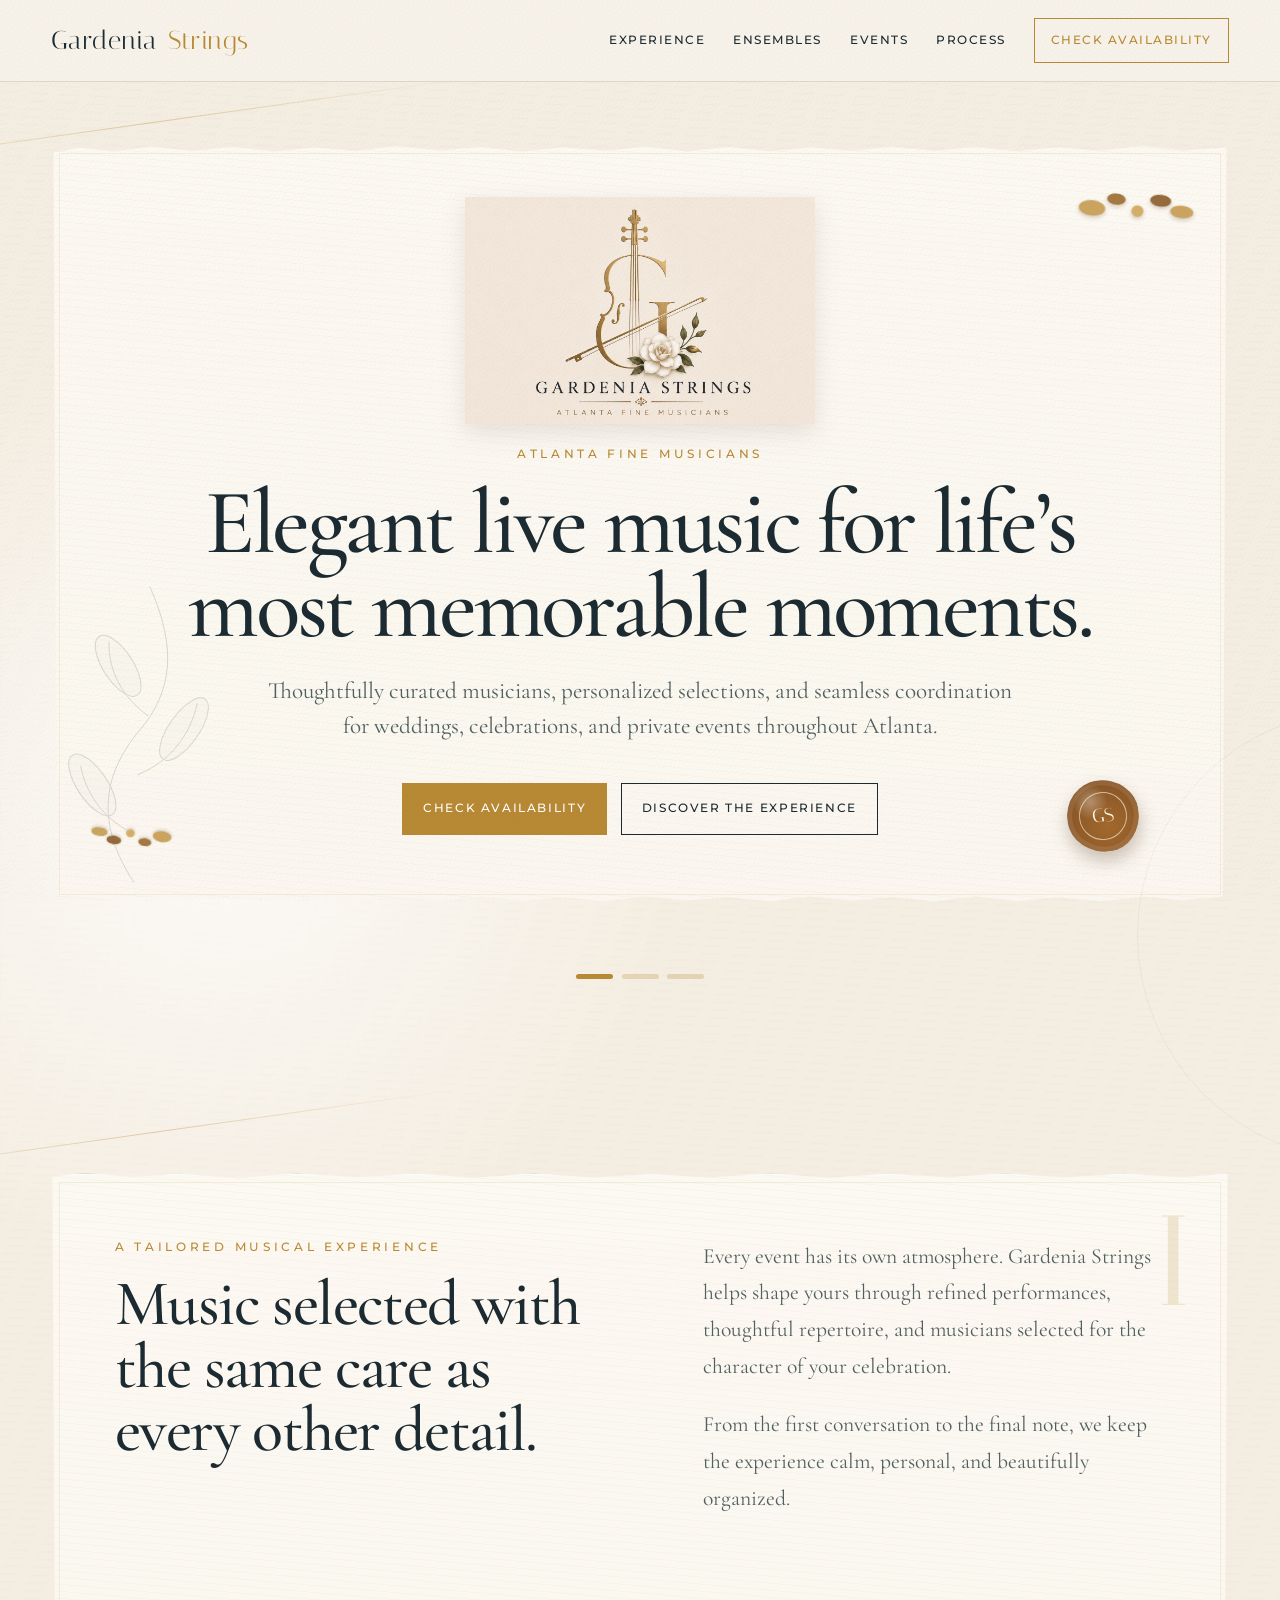
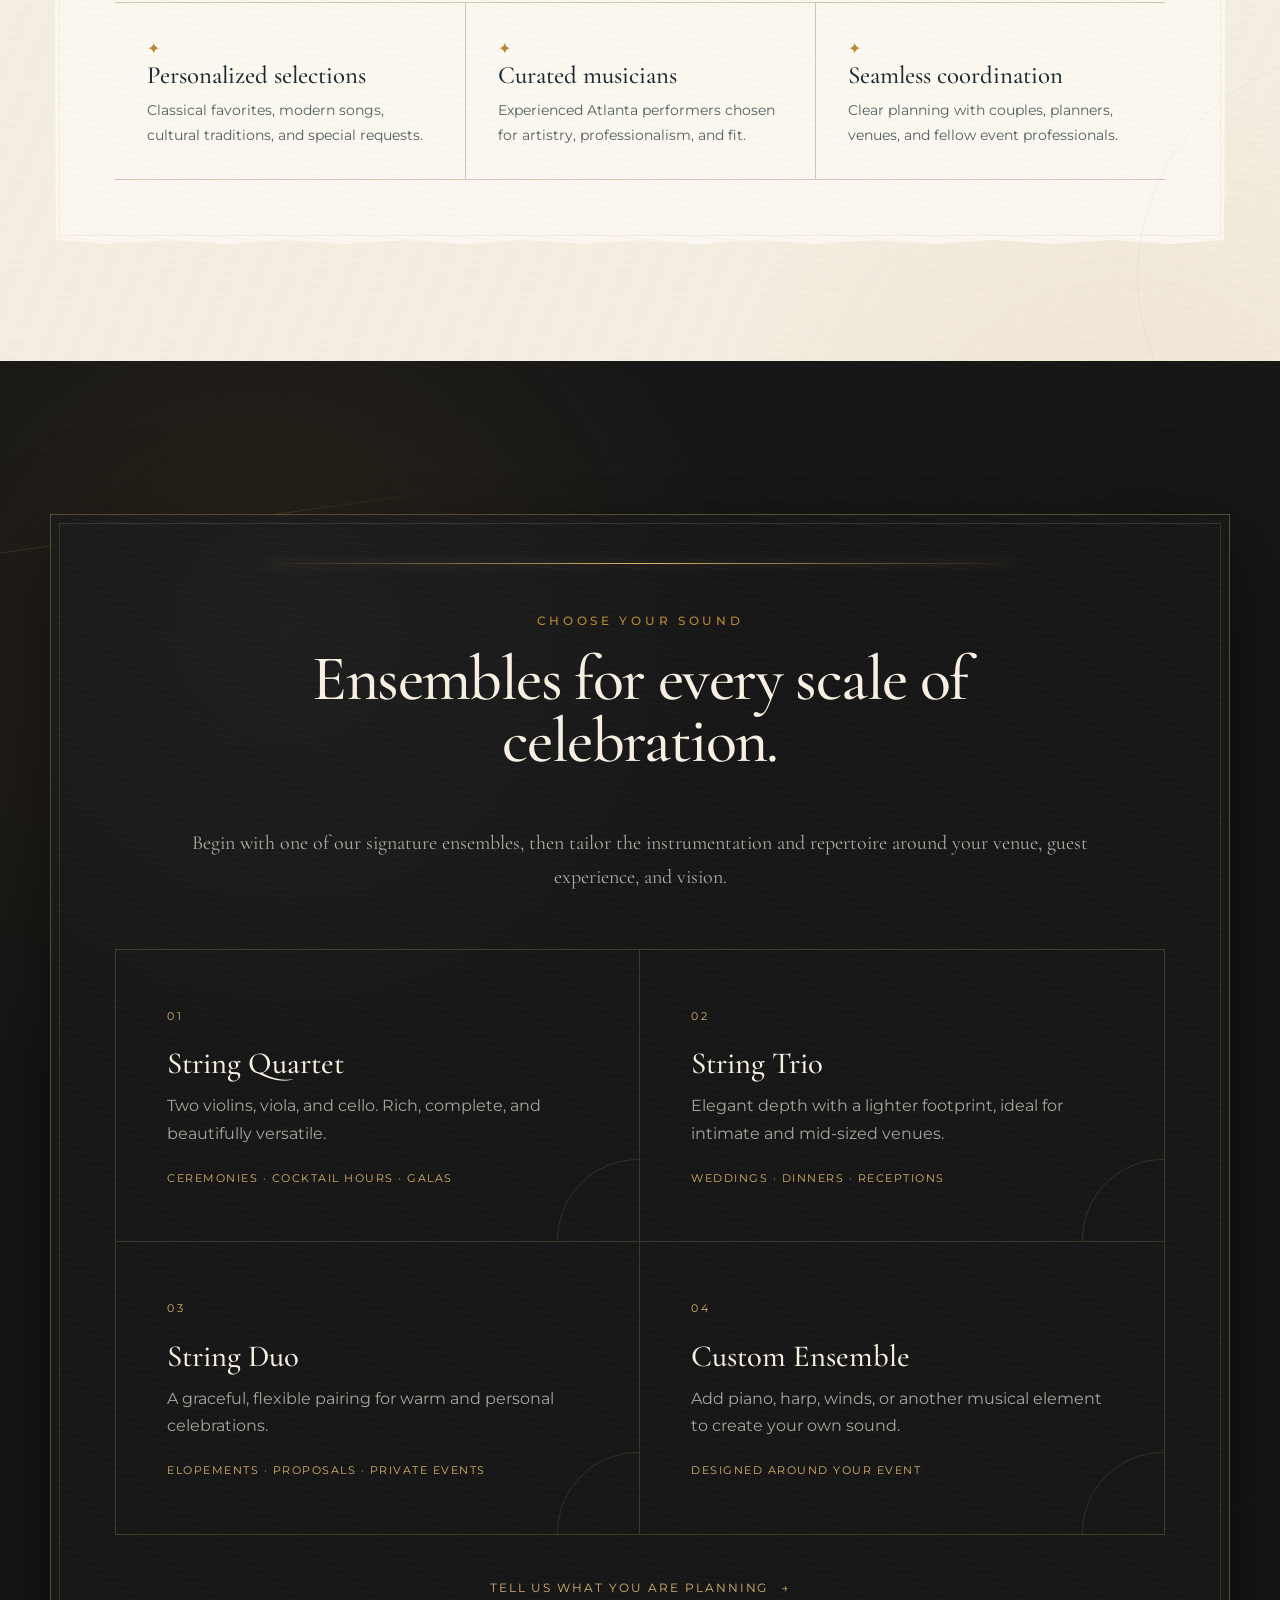
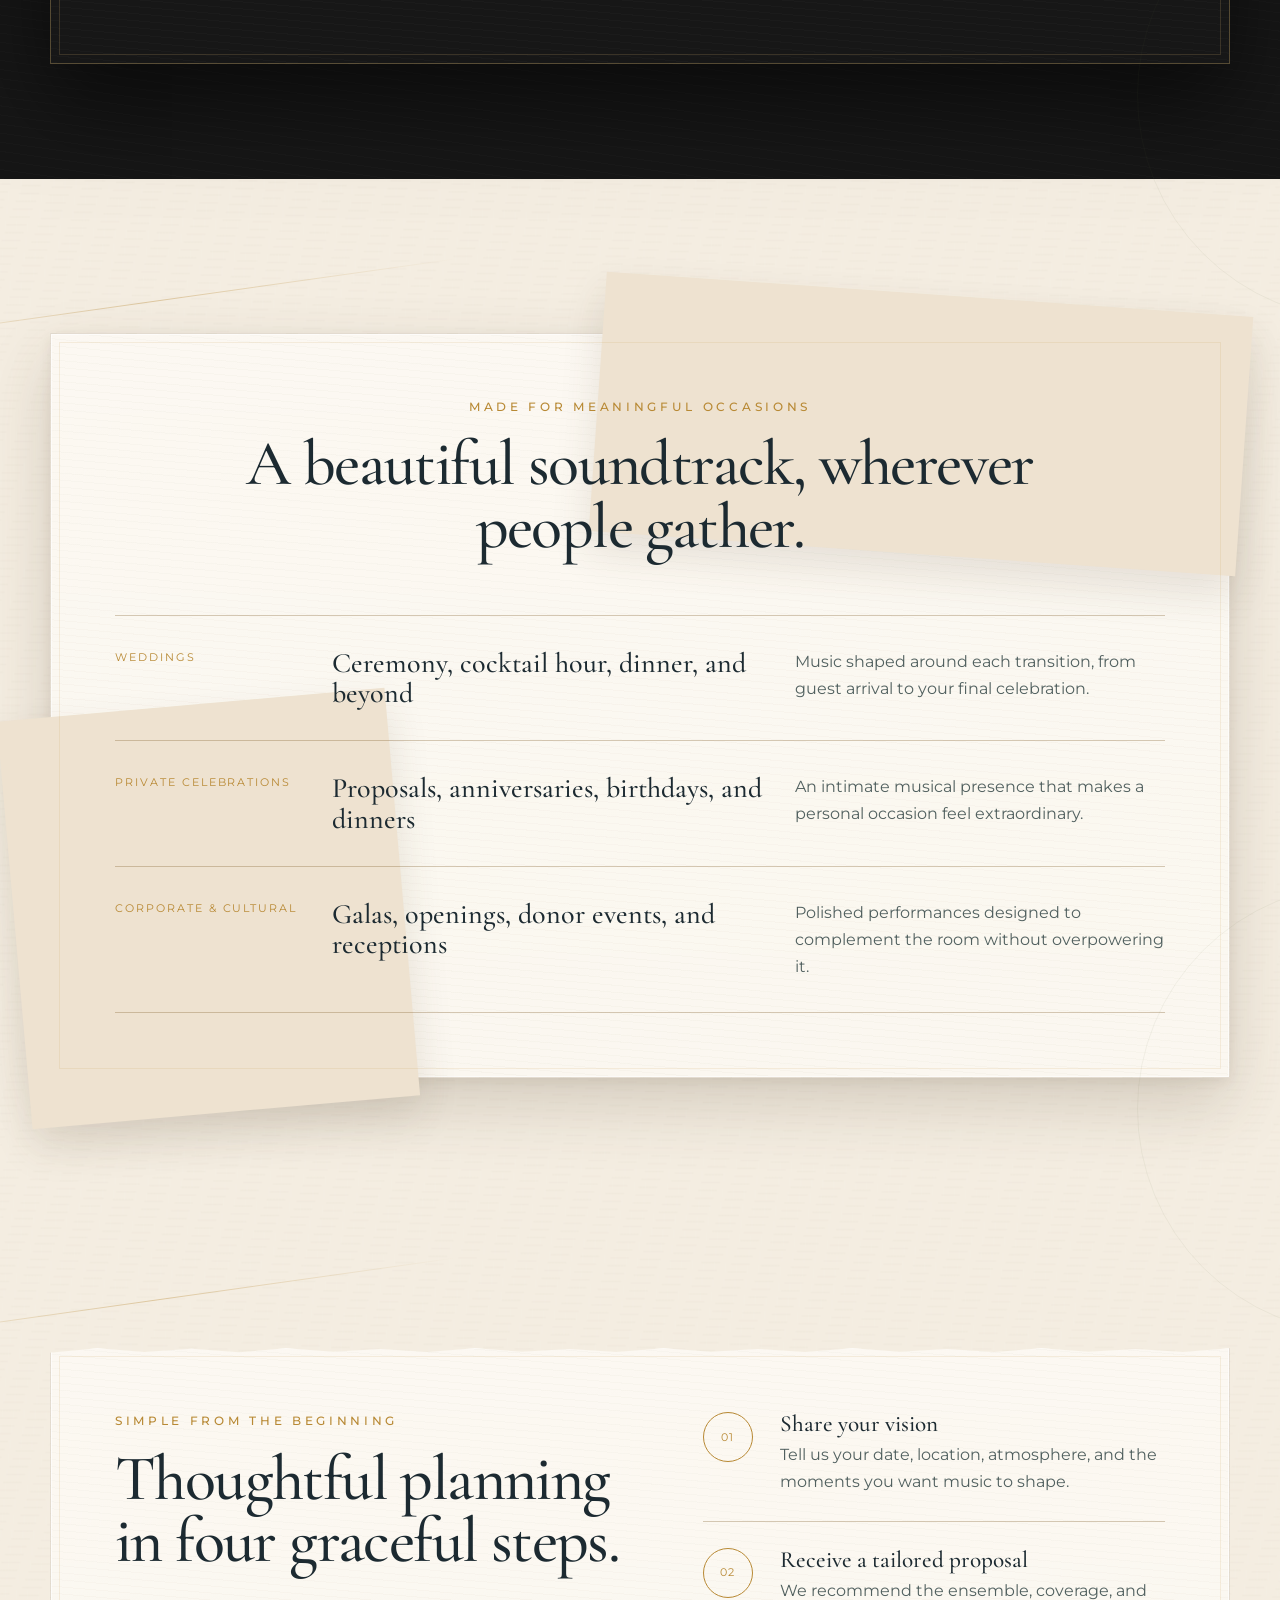
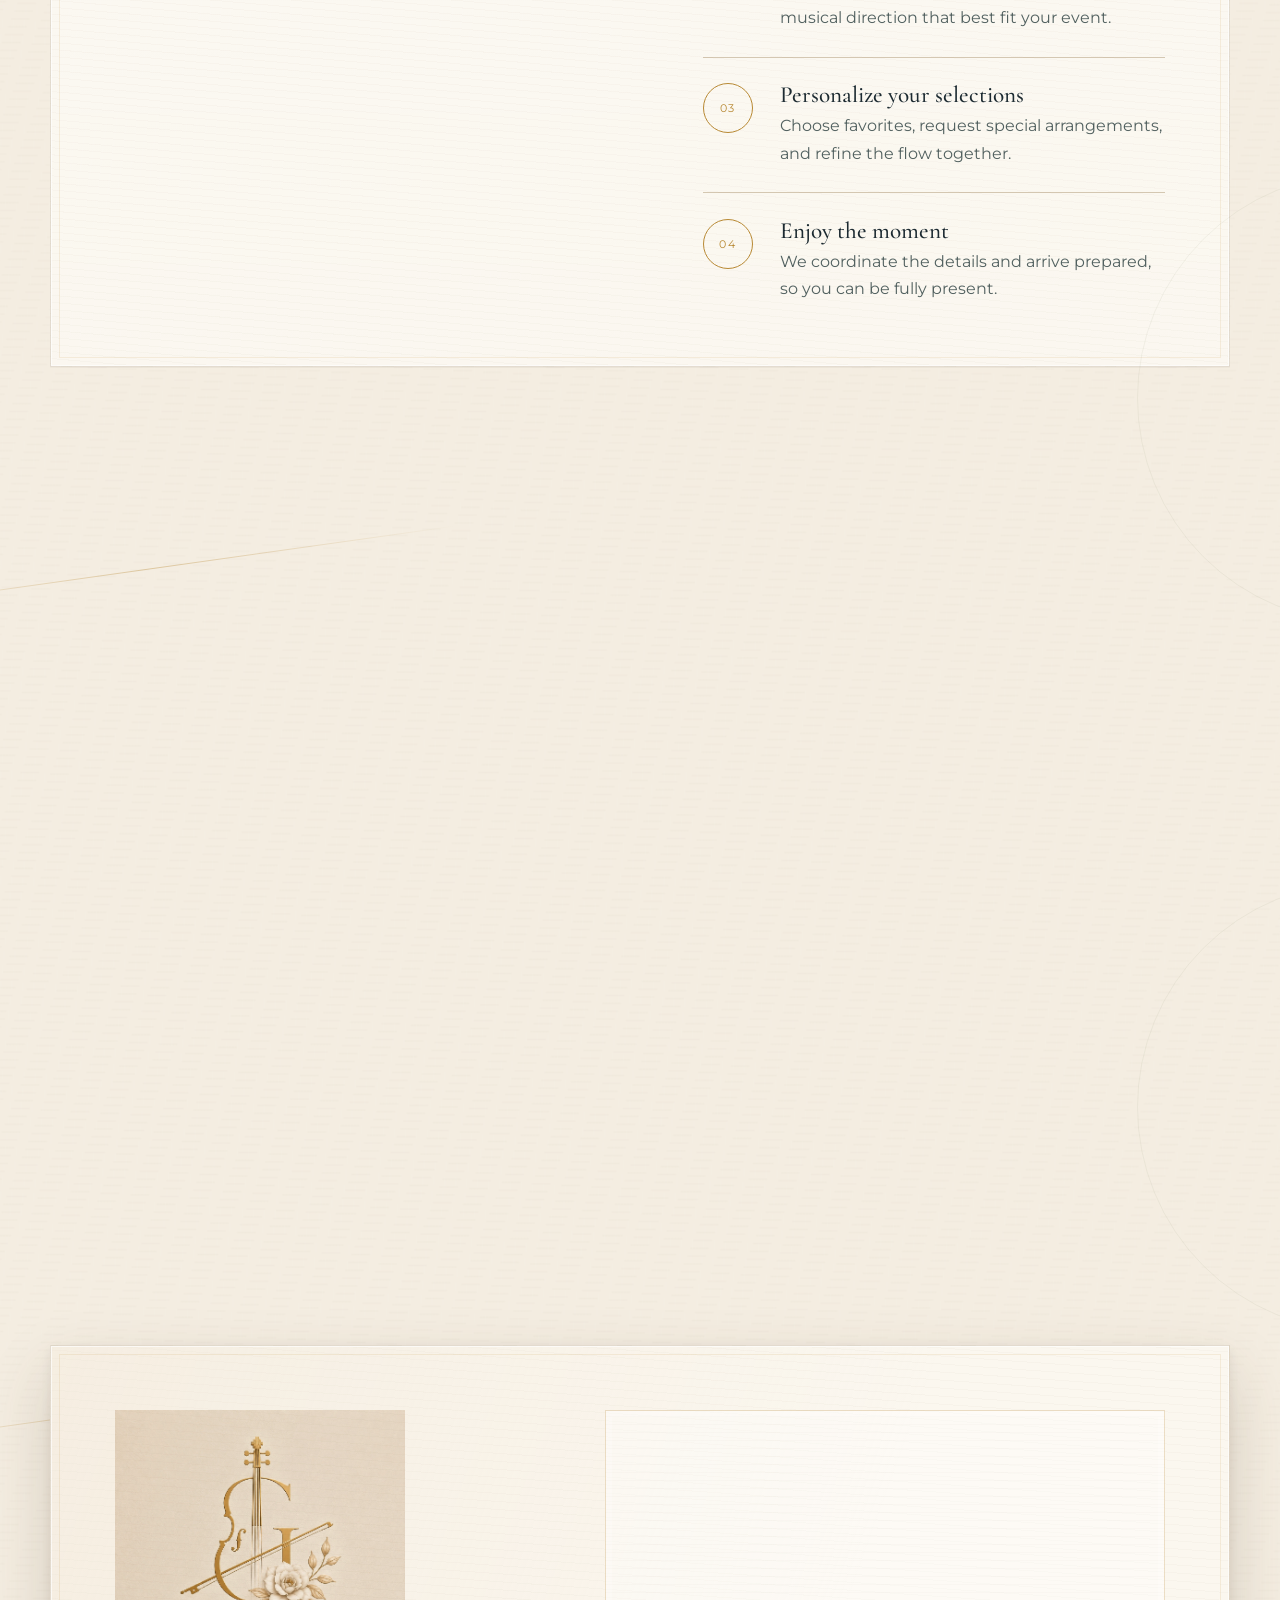
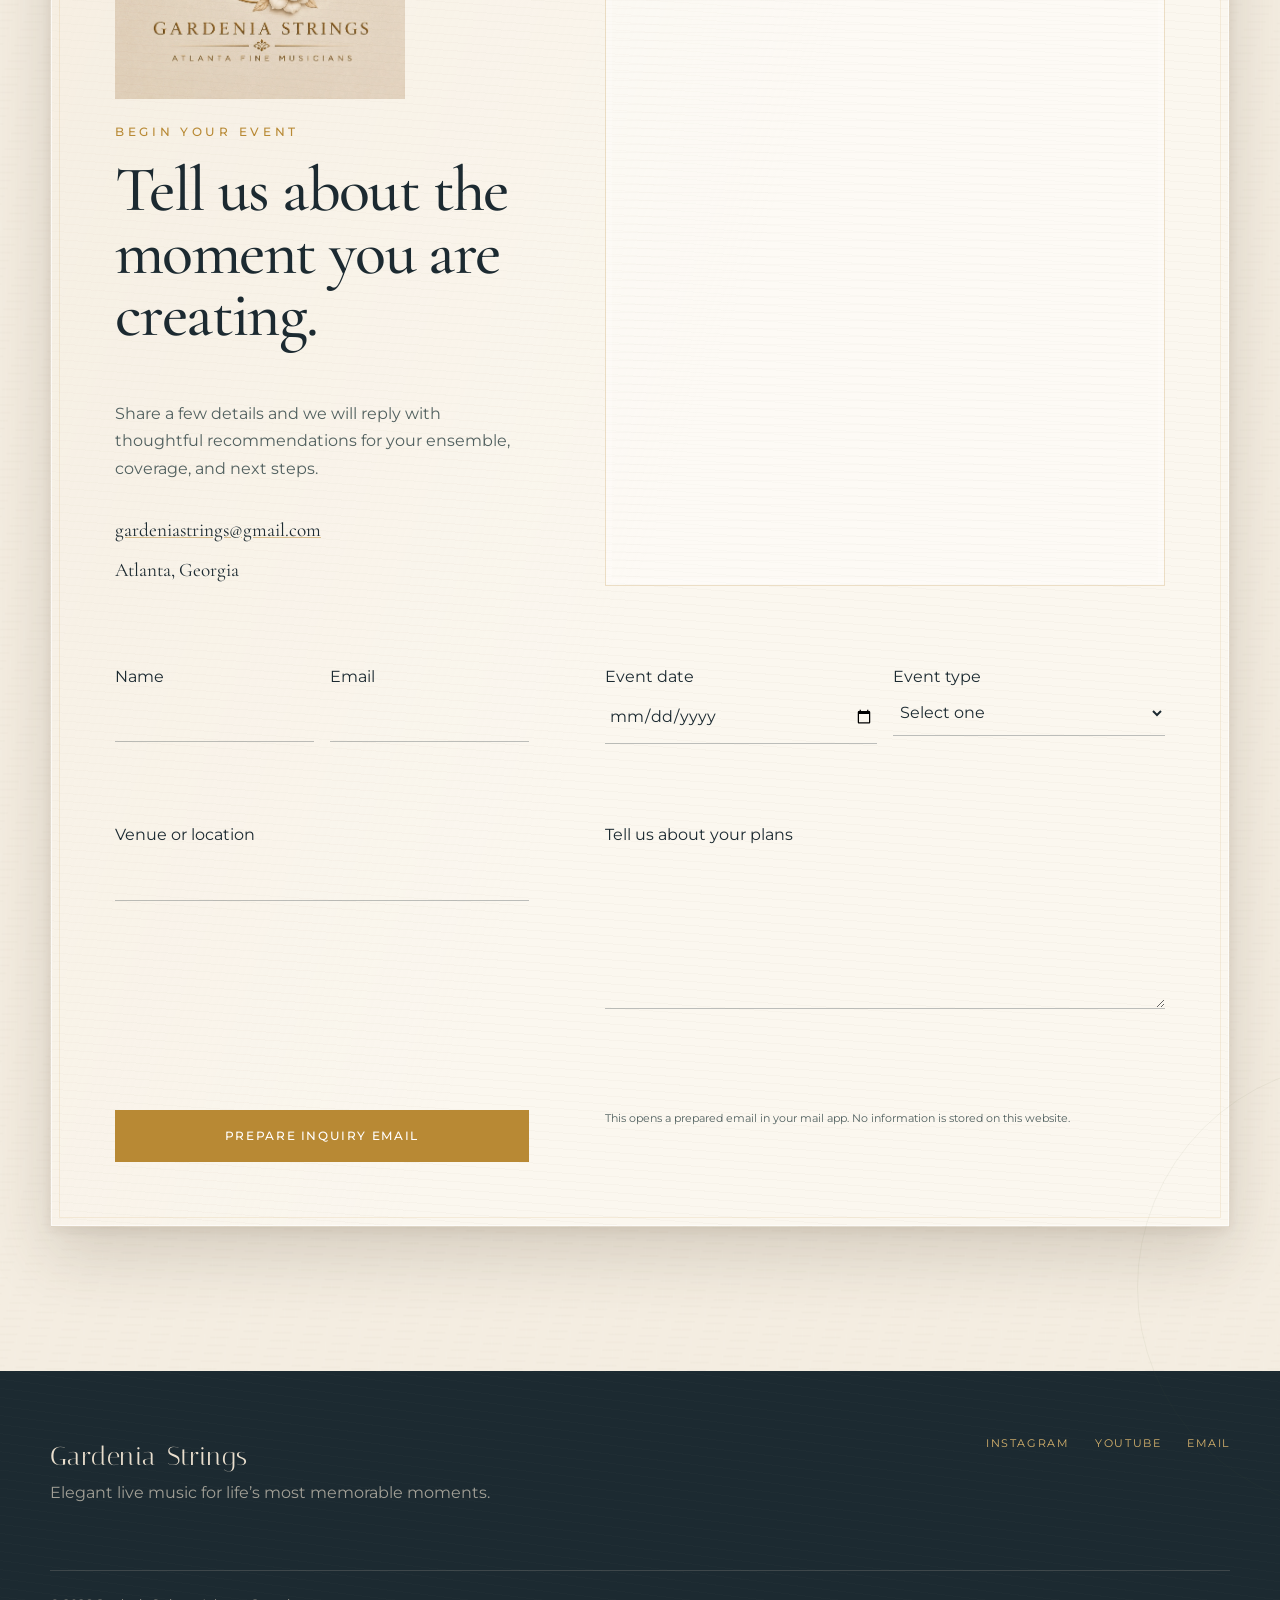
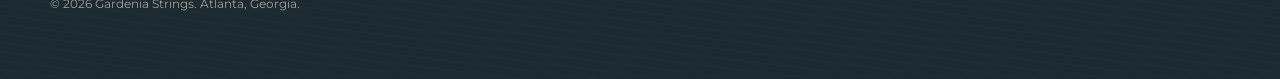
==== commit ae77470e: "connect inquiry form" ====
--- a/index.html
+++ b/index.html
@@ -1,6 +1,15 @@
 <!doctype html>
 <html lang="en">
 <head>
+  <!-- Google tag (gtag.js) -->
+<script async src="https://www.googletagmanager.com/gtag/js?id=G-55D38RF9PL"></script>
+<script>
+  window.dataLayer = window.dataLayer || [];
+  function gtag(){dataLayer.push(arguments);}
+  gtag('js', new Date());
+
+  gtag('config', 'G-55D38RF9PL');
+</script>
   <meta charset="utf-8">
   <meta name="viewport" content="width=device-width, initial-scale=1">
   <meta name="description" content="Gardenia Strings presents elegant live music for weddings, celebrations, and private events across Atlanta.">
@@ -265,7 +274,7 @@
           </div>
         </div>
 
-        <form class="inquiry-form" id="inquiry-form">
+        <form class="inquiry-form" id="inquiry-form" action="https://formspree.io/f/xdaqrbyn" method="POST"></form>
           <div class="field-row">
             <label>
               <span>Name</span>
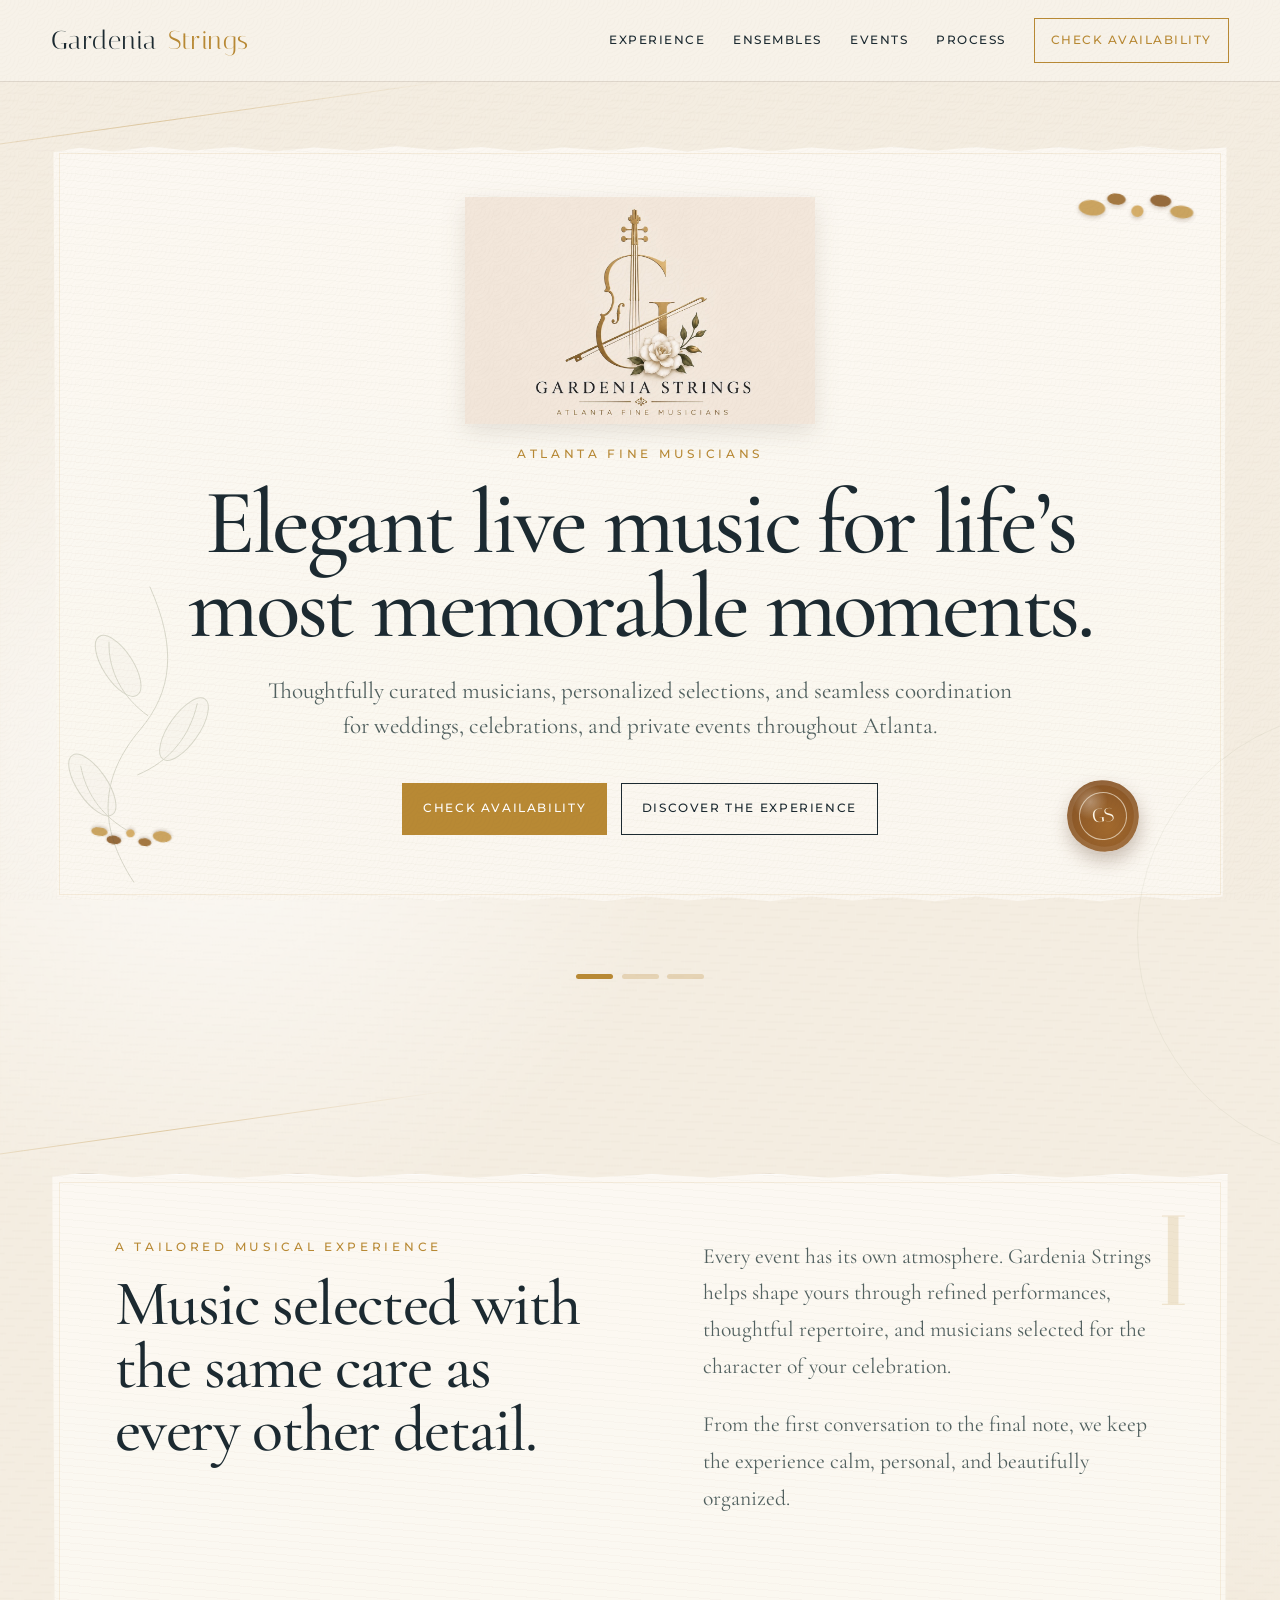
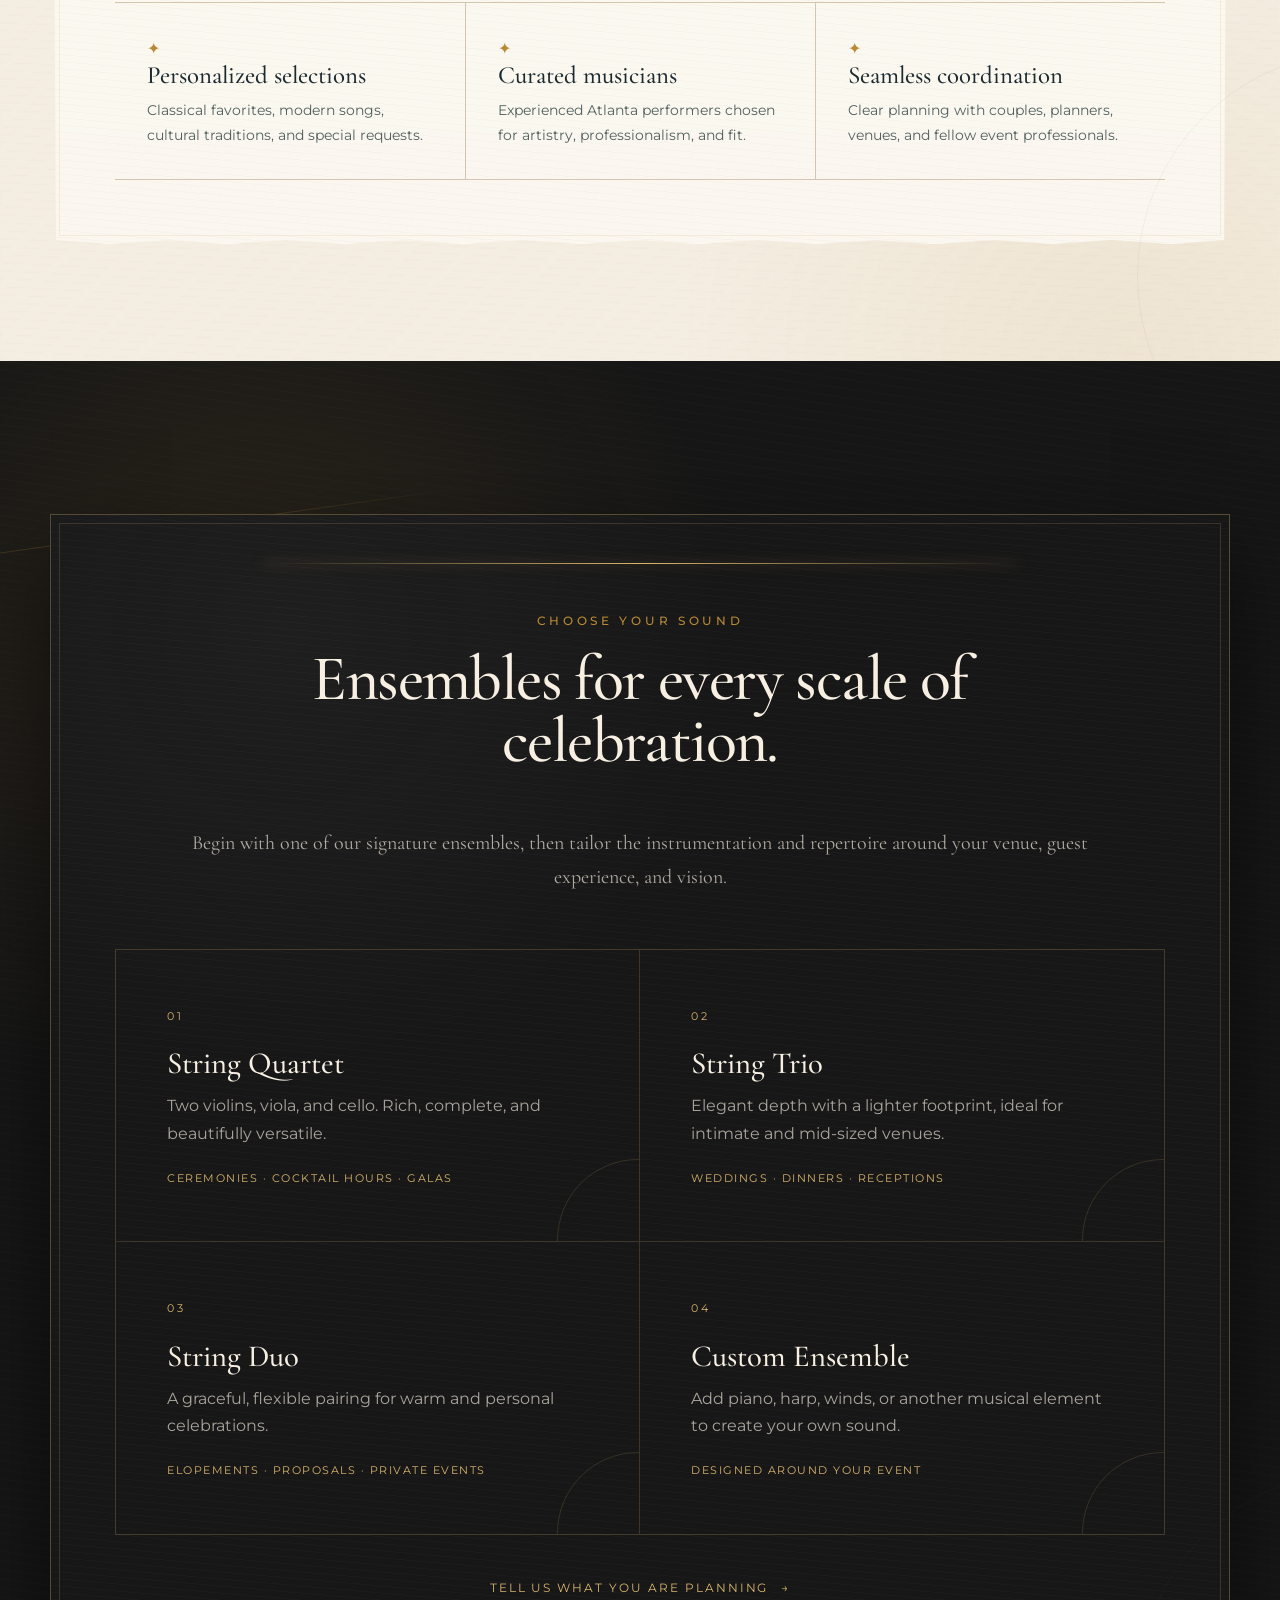
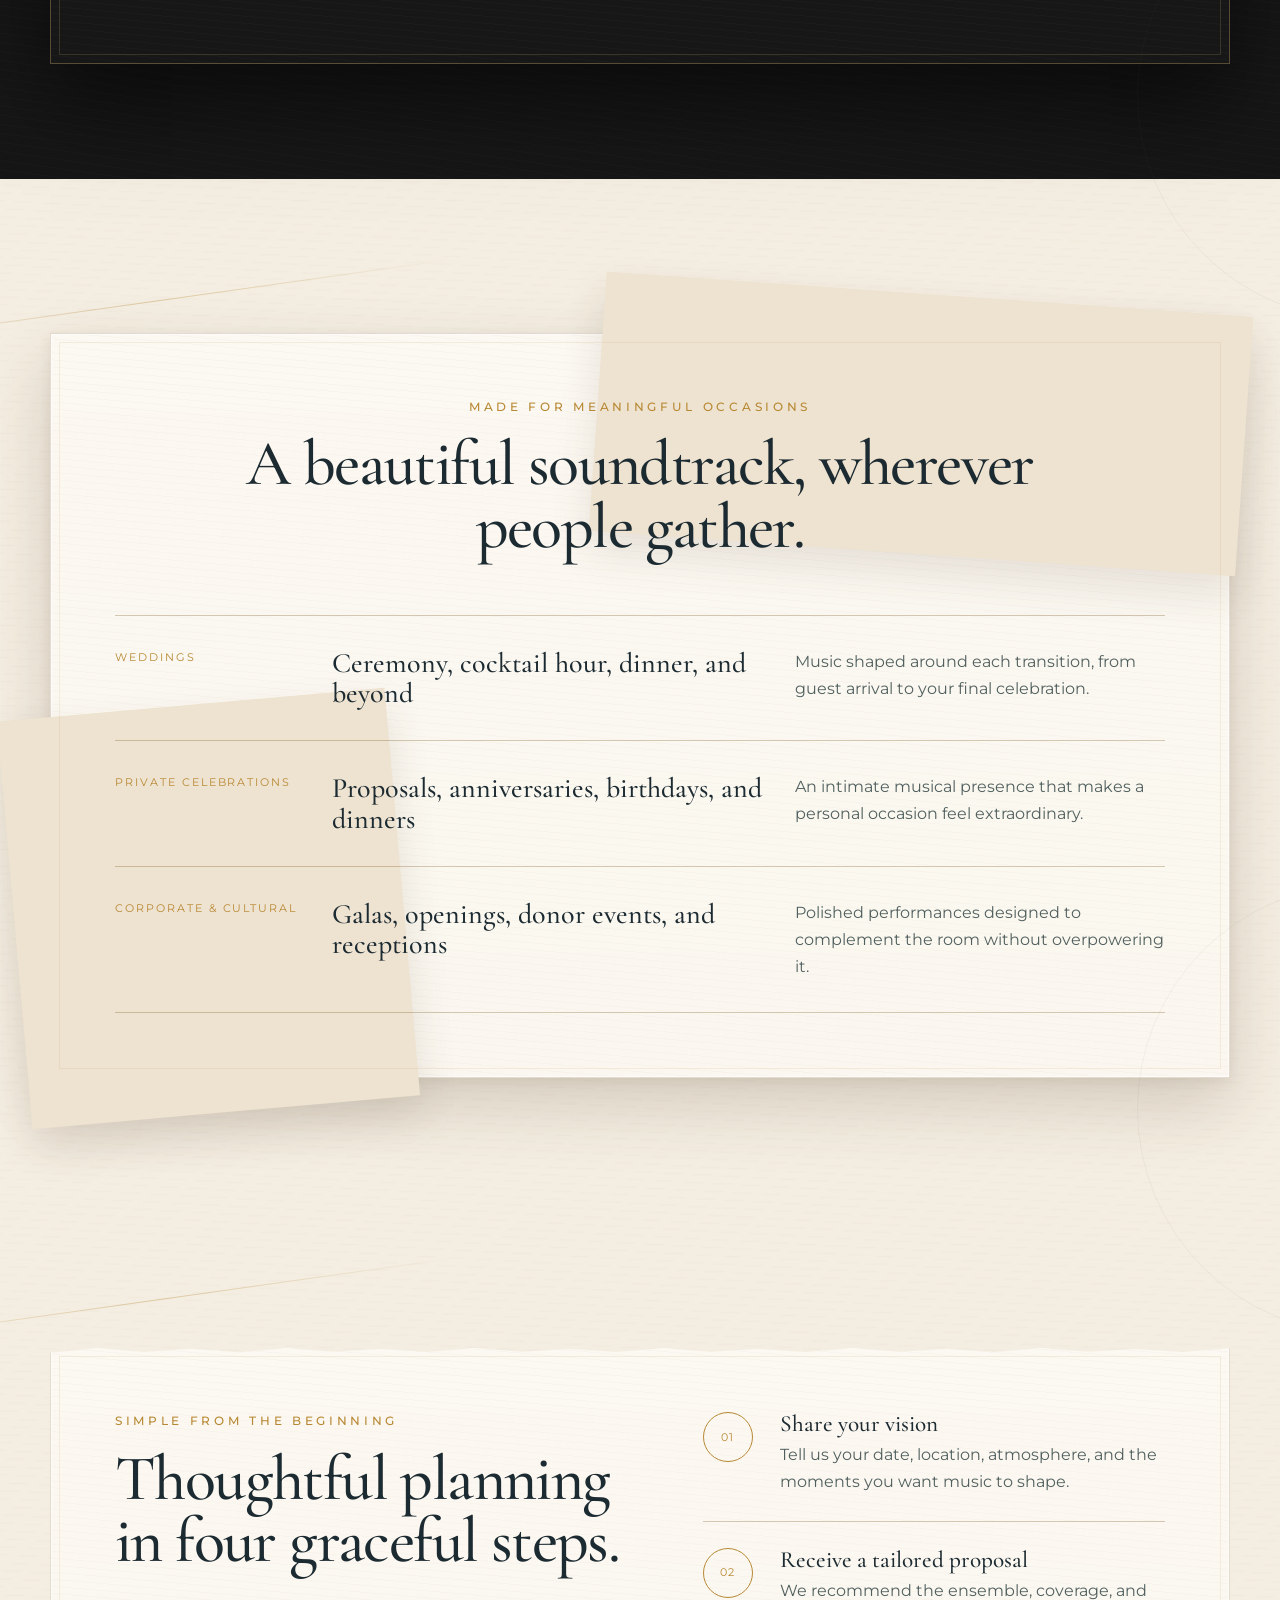
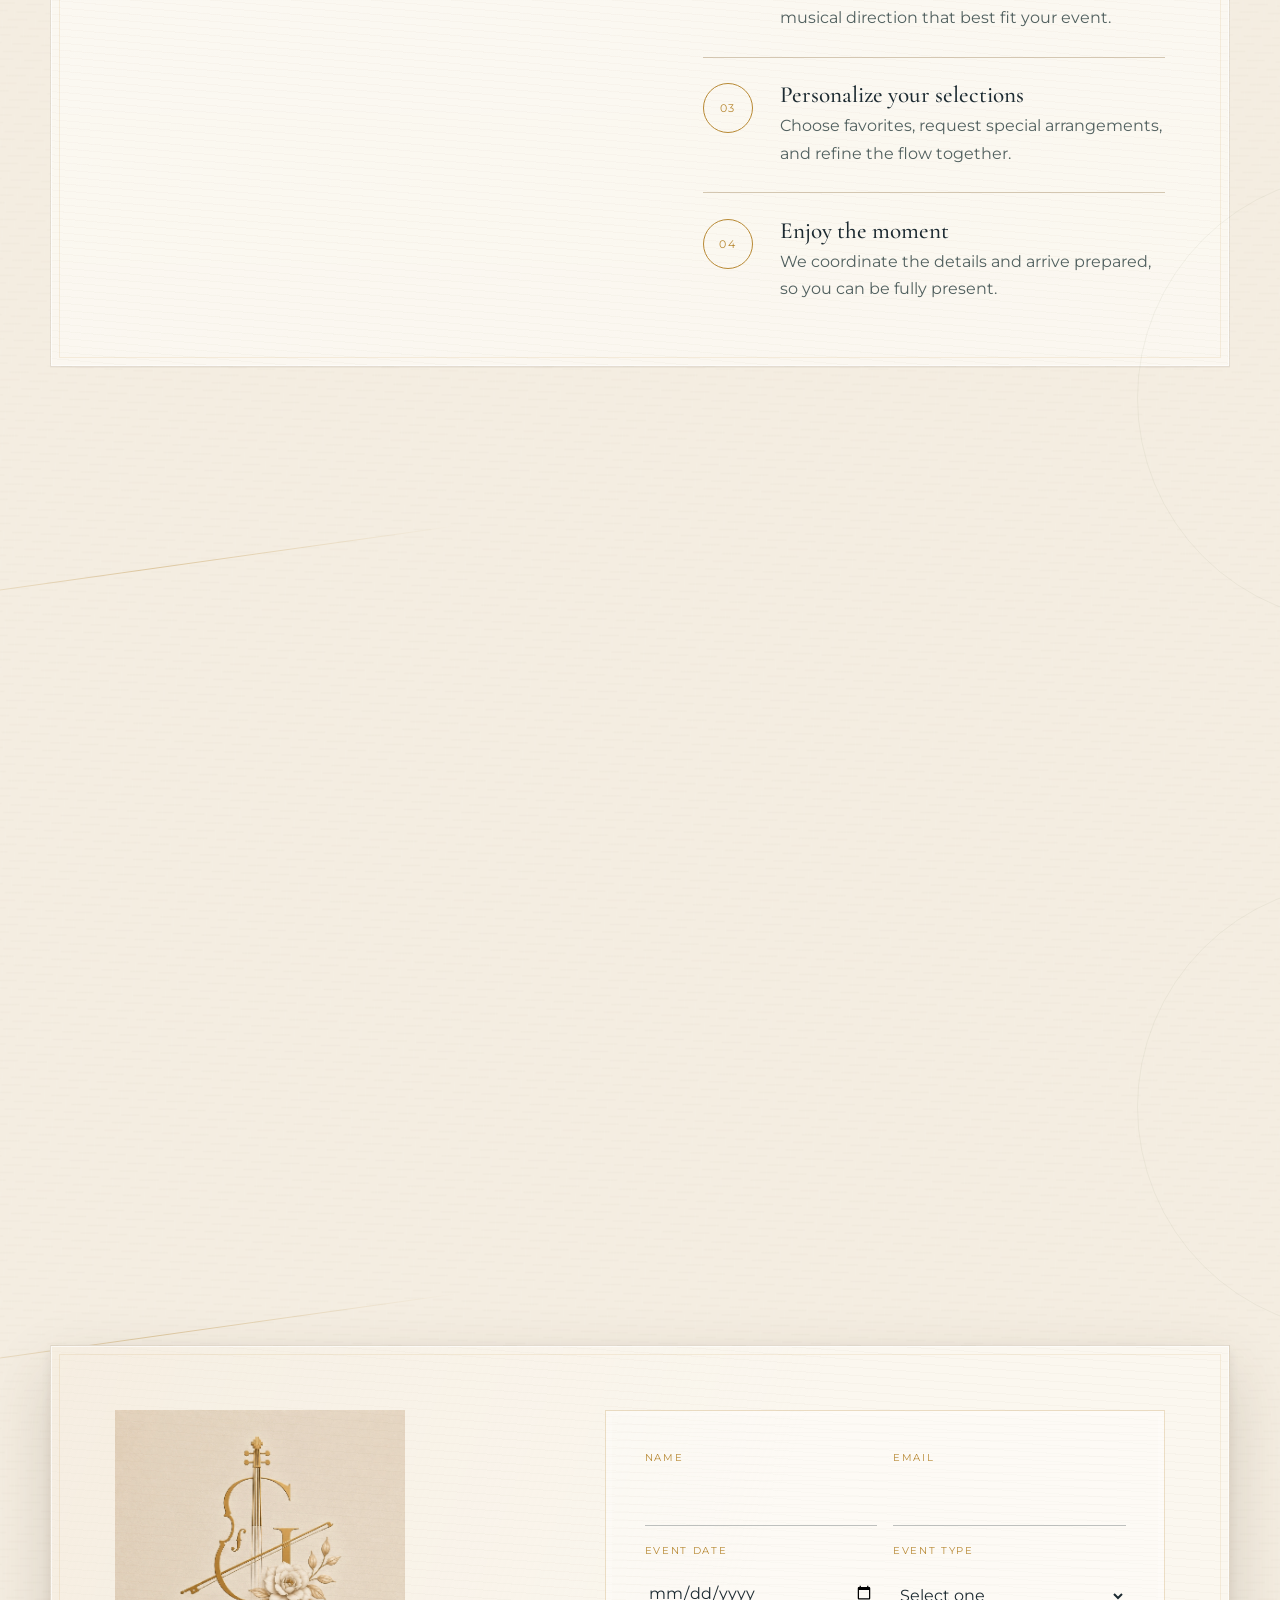
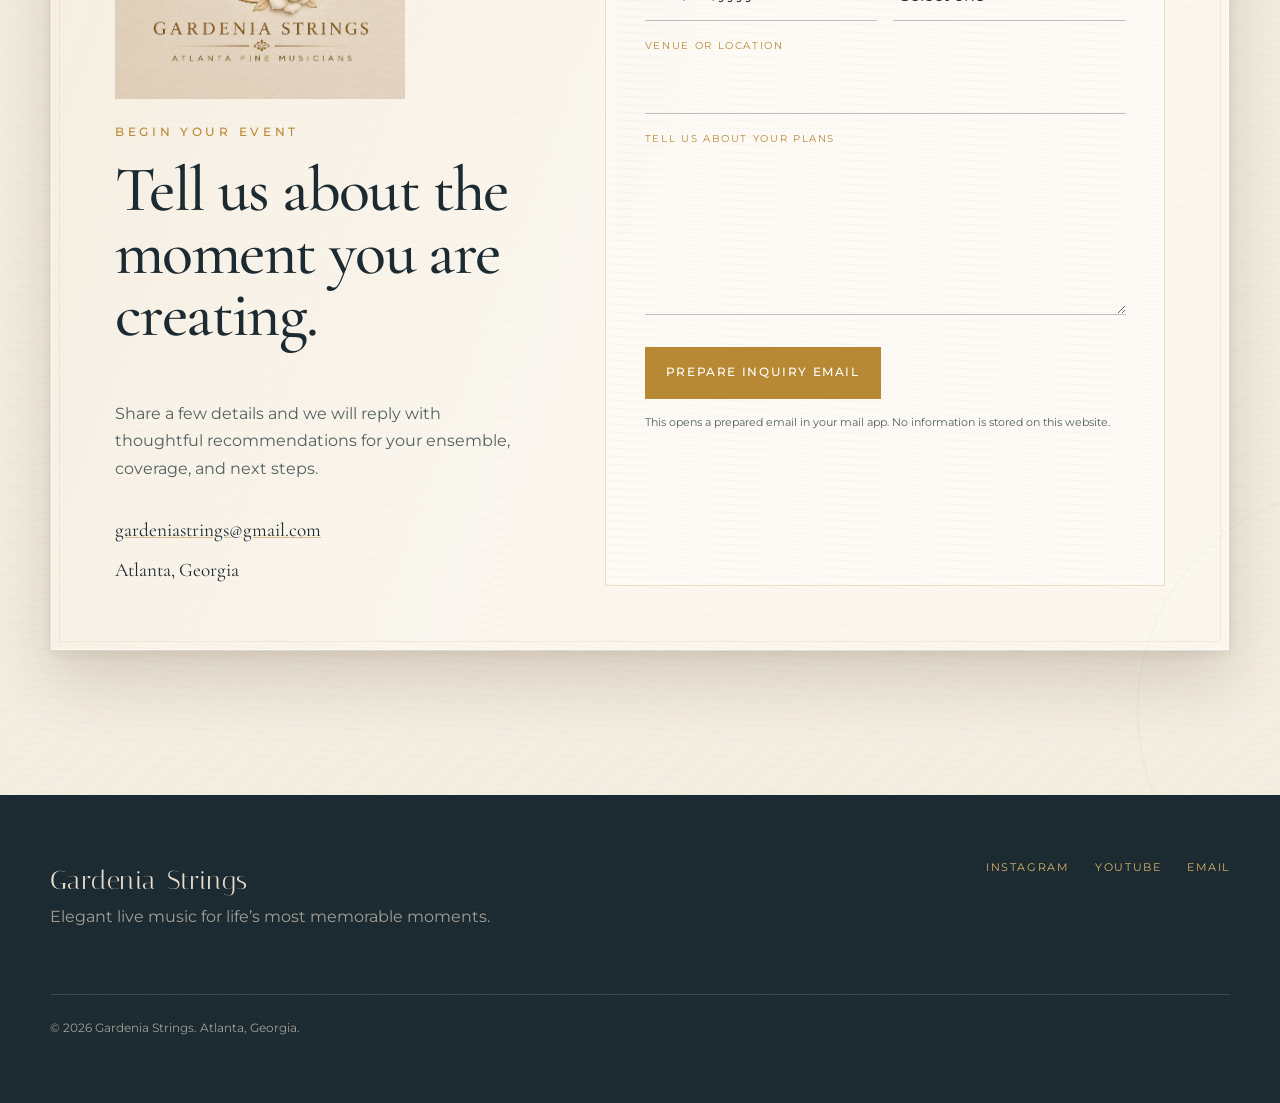
==== commit 54482b85: "made ecerything in the box now" ====
--- a/index.html
+++ b/index.html
@@ -274,7 +274,7 @@
           </div>
         </div>
 
-        <form class="inquiry-form" id="inquiry-form" action="https://formspree.io/f/xdaqrbyn" method="POST"></form>
+        <form class="inquiry-form" id="inquiry-form" action="https://formspree.io/f/xdaqrbyn" method="POST">
           <div class="field-row">
             <label>
               <span>Name</span>
